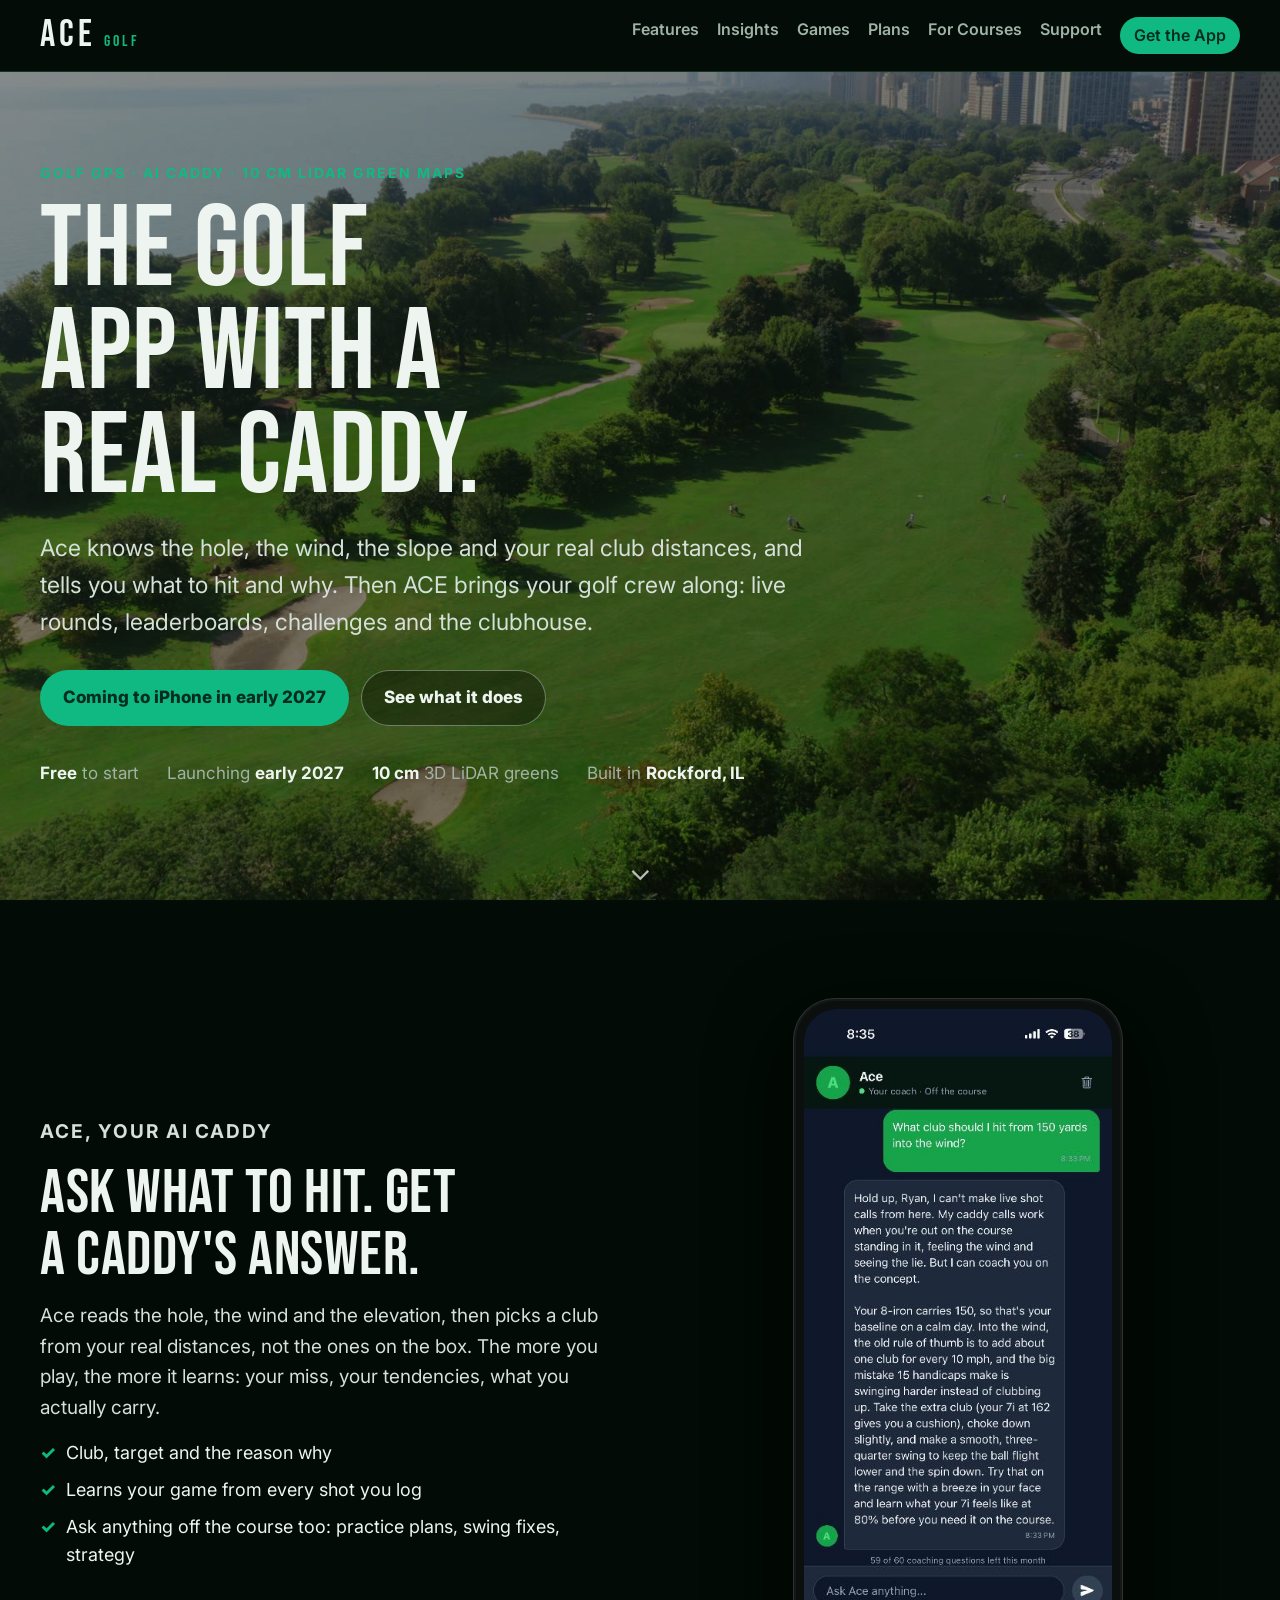
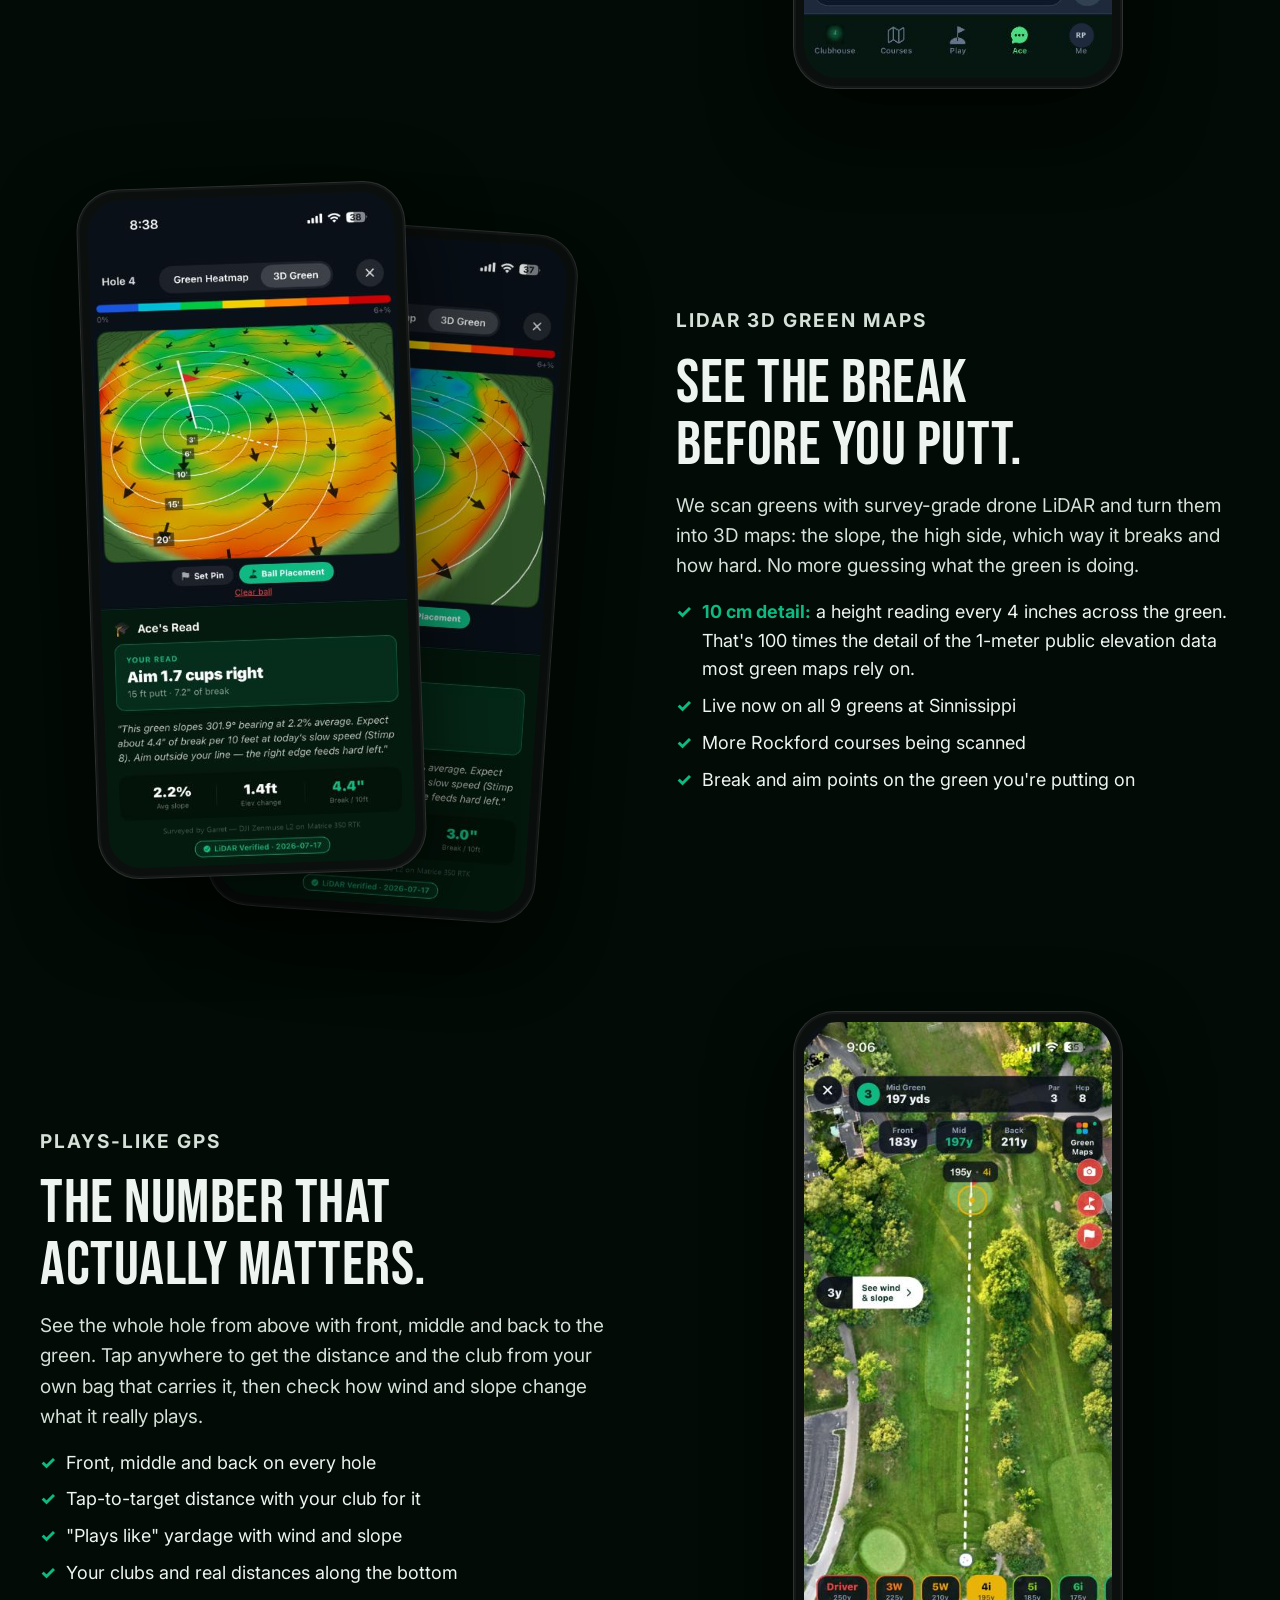
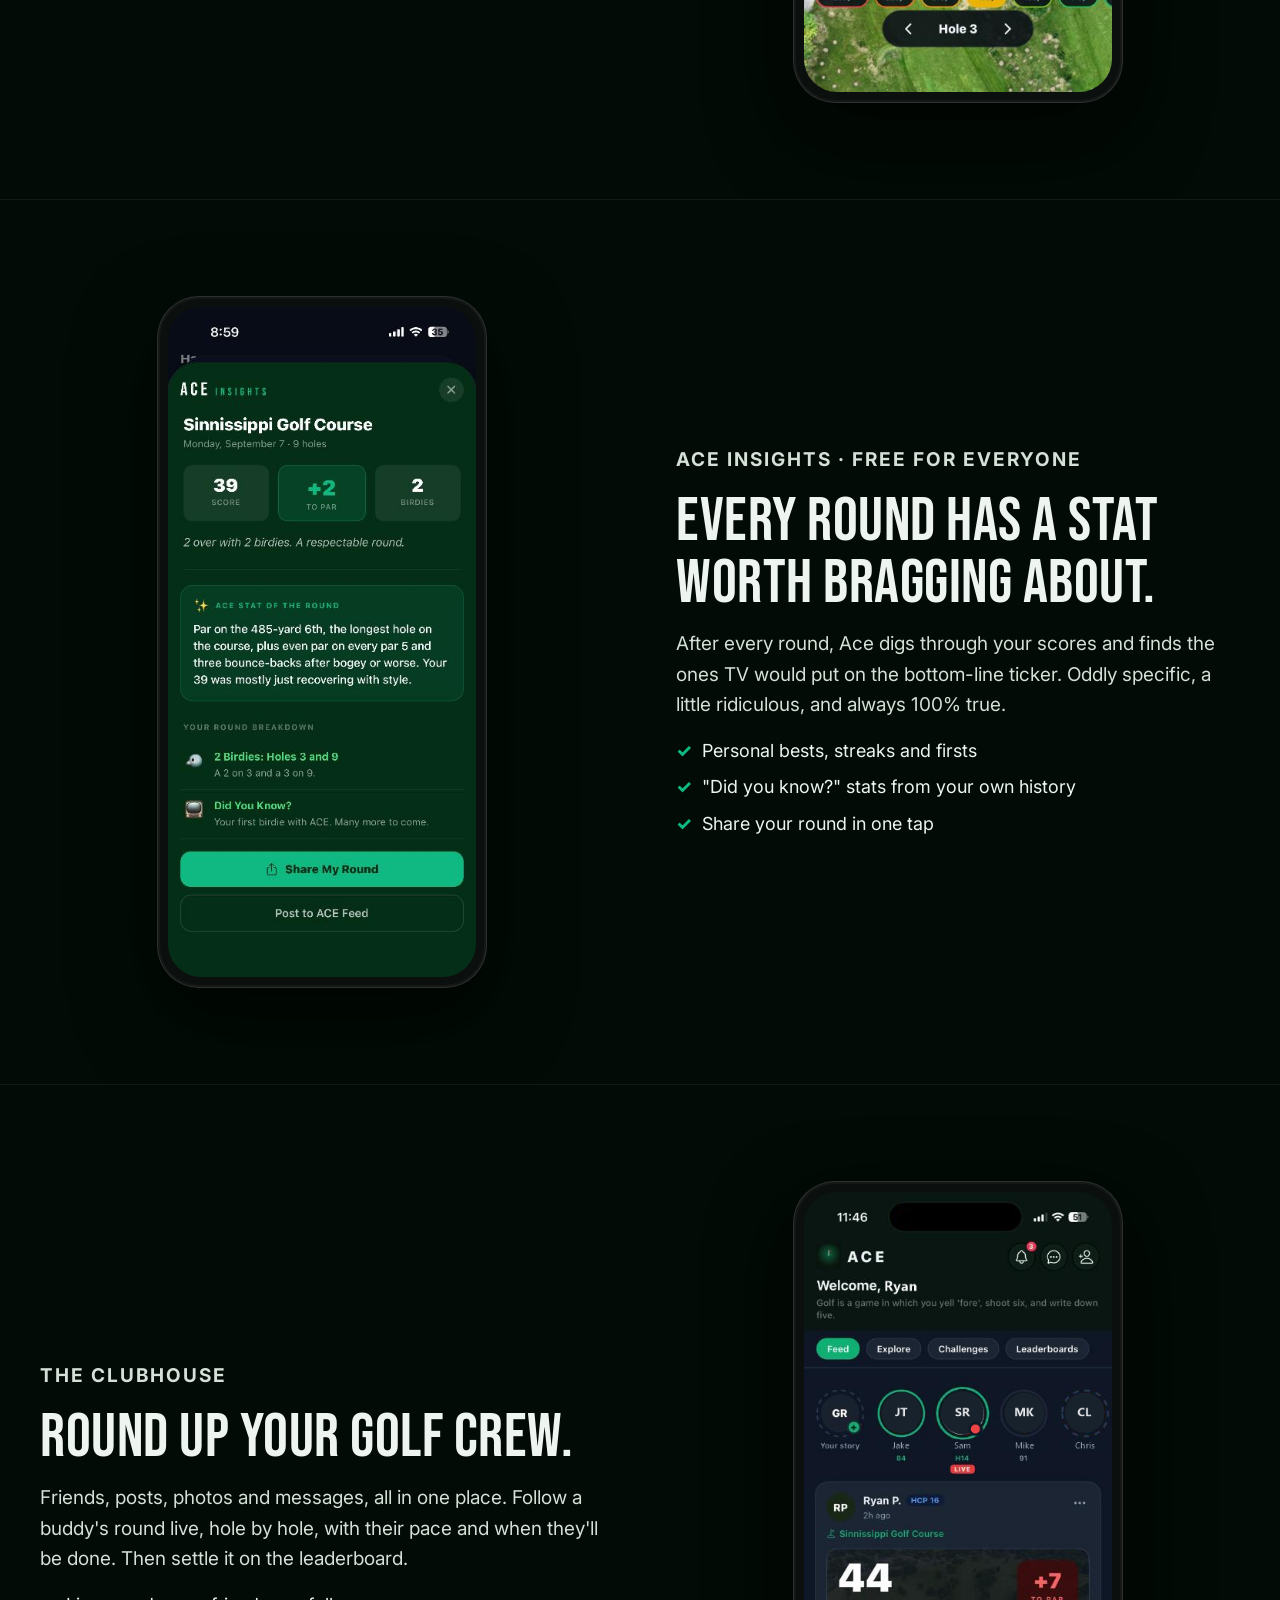
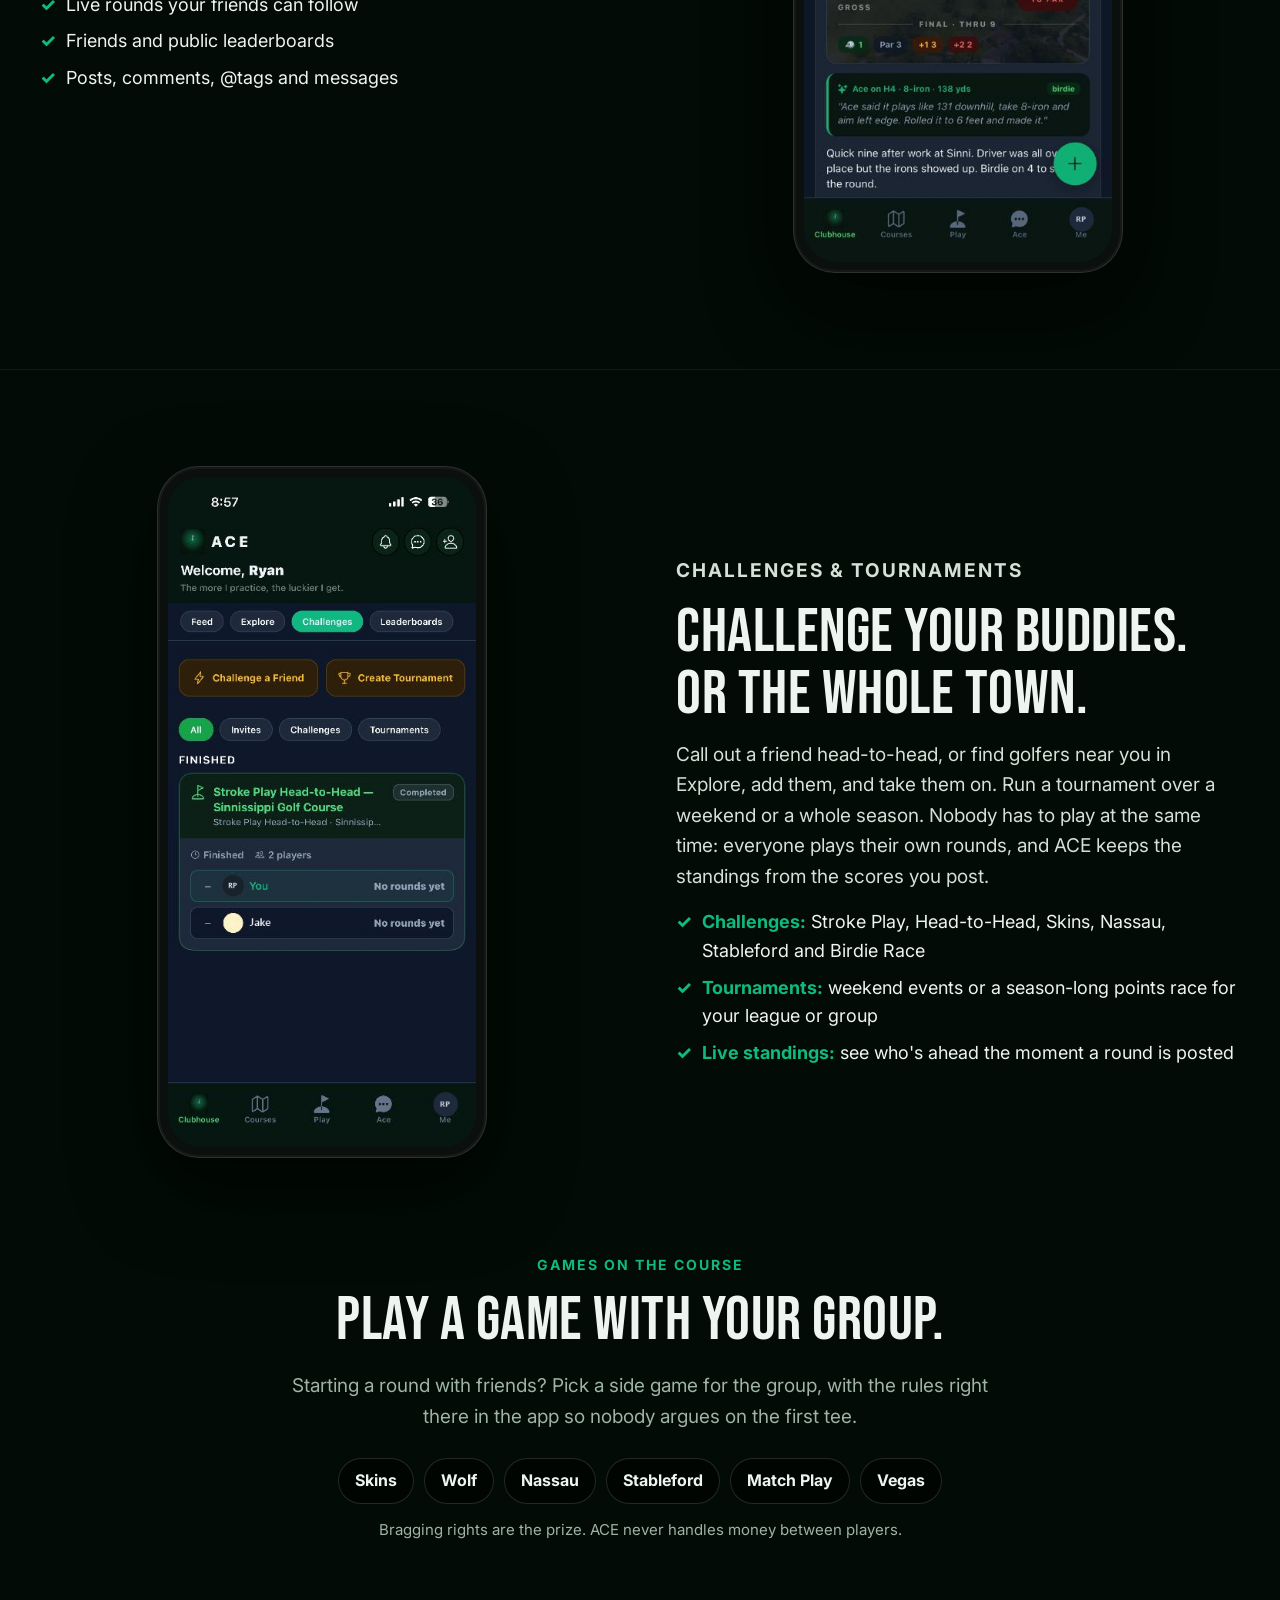
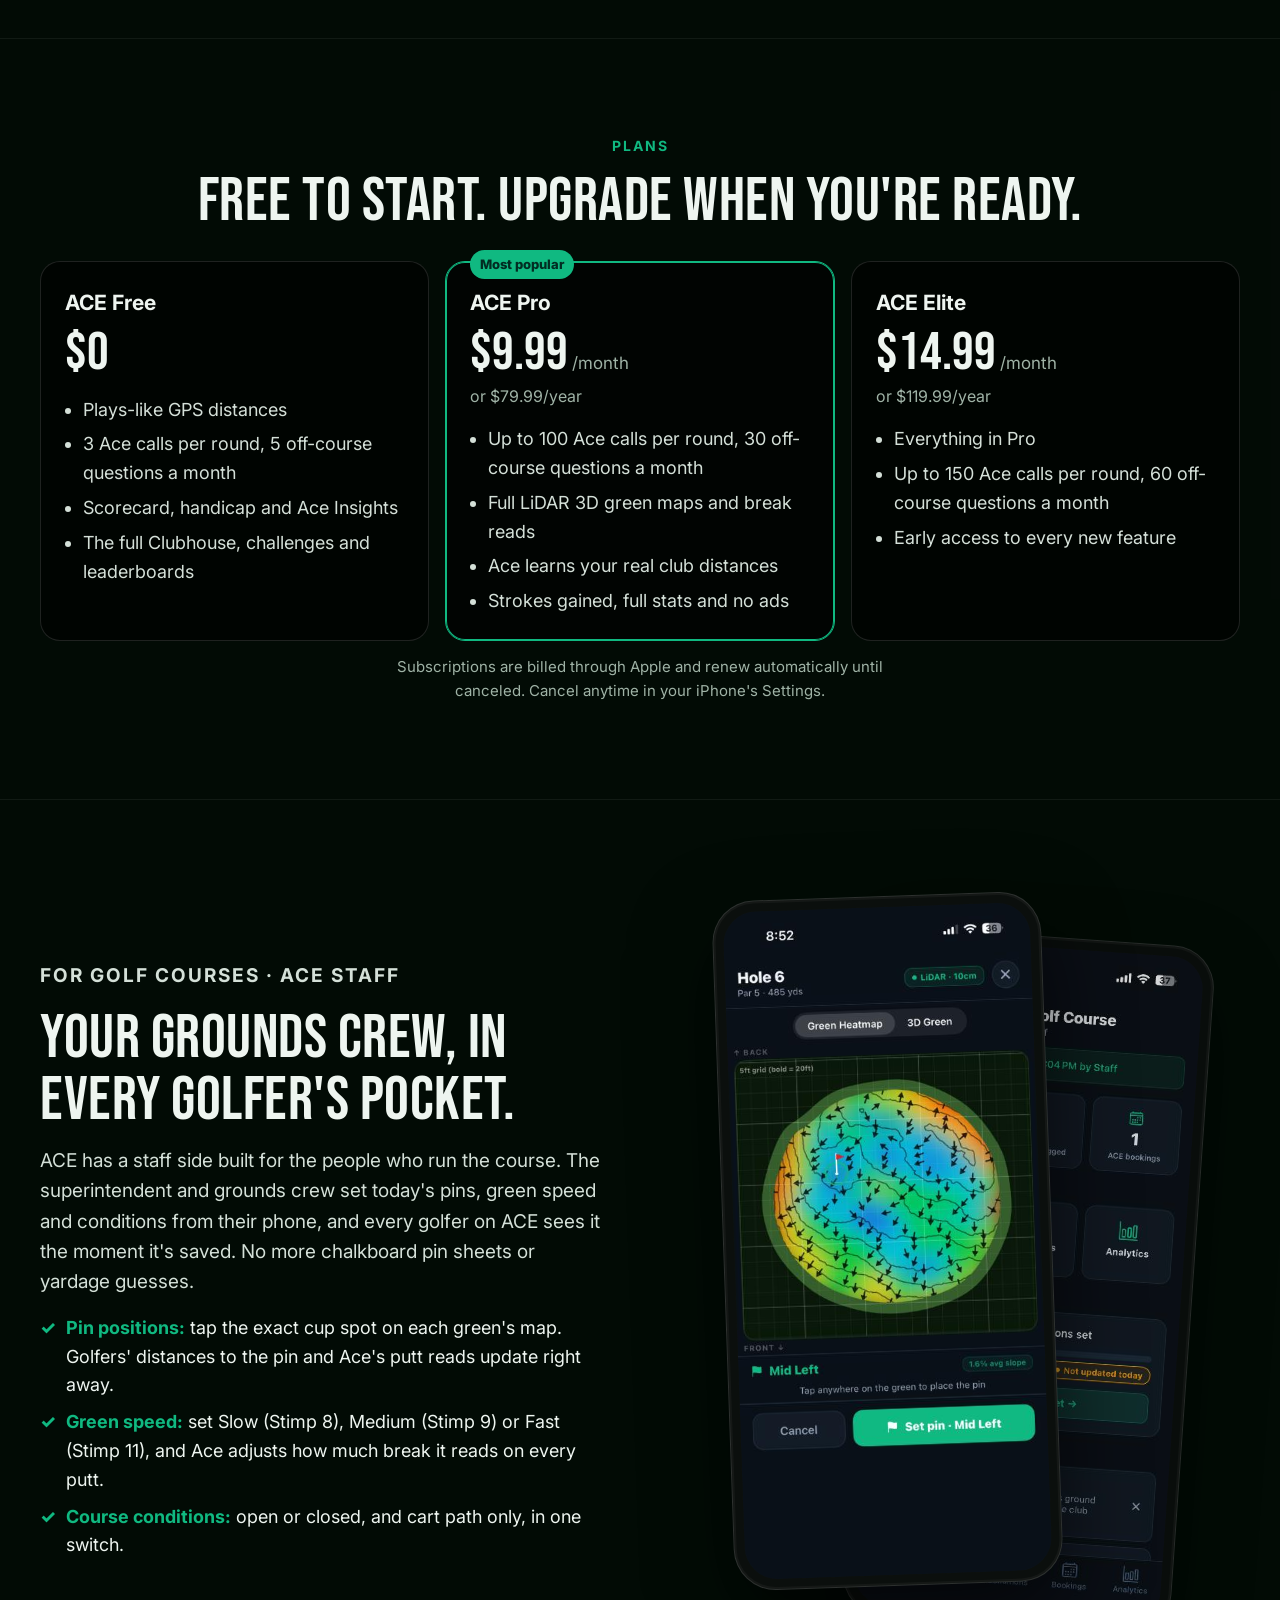
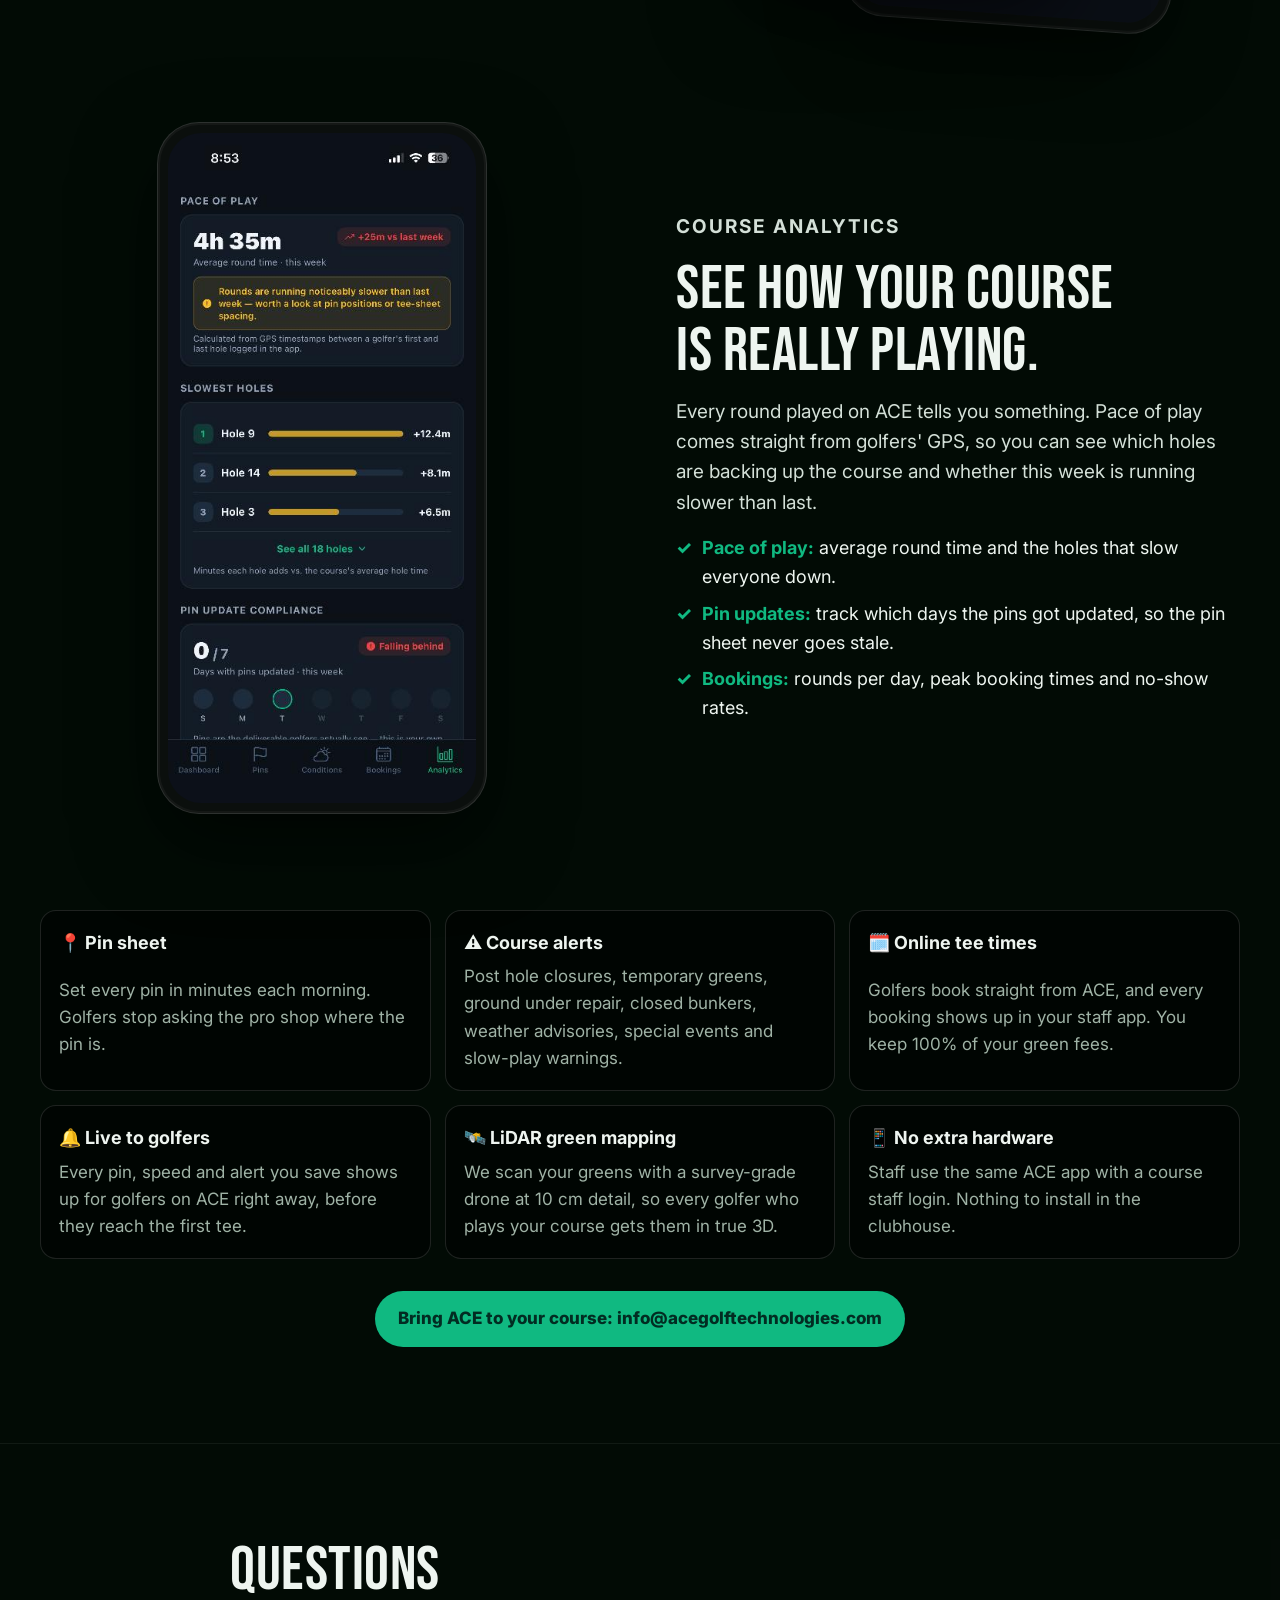
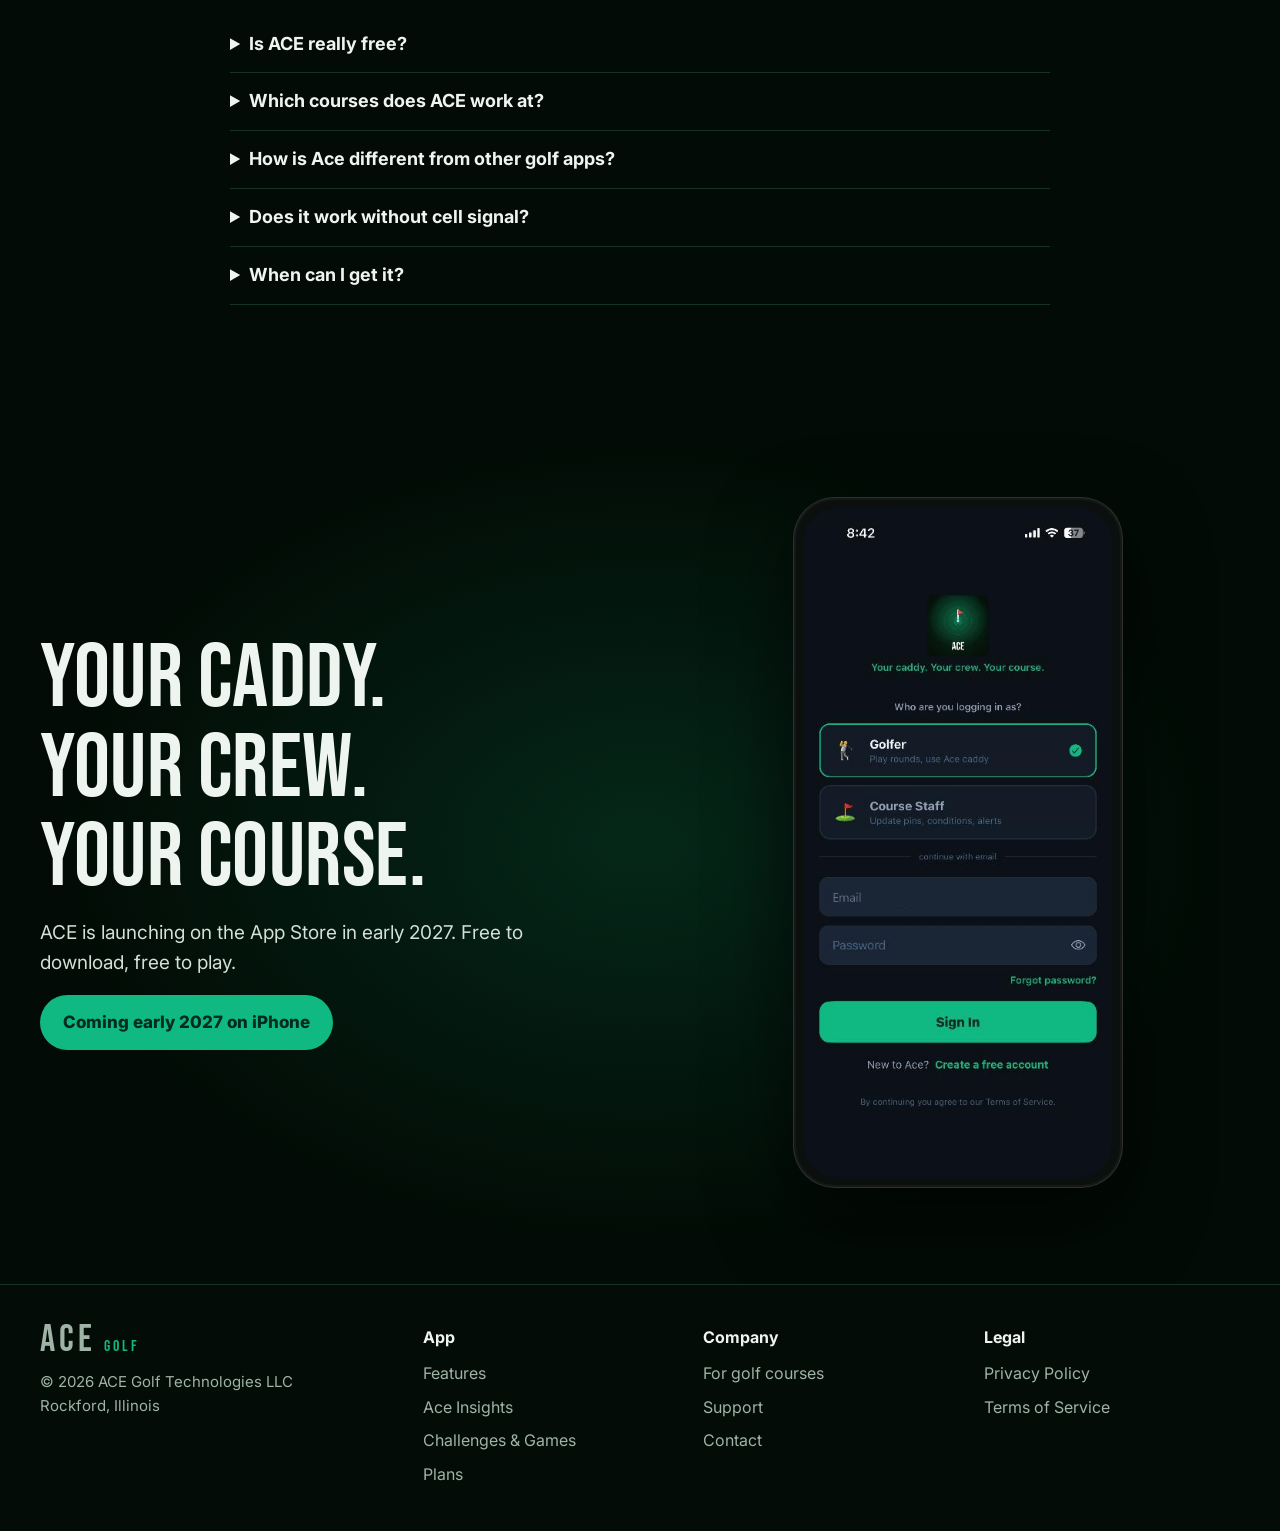
==== index.html @ e1cf5d85 "ACE Golf website: home, privacy, terms, support Full-width layout over the course flyover, real app " ====
<!doctype html>
<html lang="en">
<head>
  <meta charset="utf-8">
  <meta name="viewport" content="width=device-width, initial-scale=1, viewport-fit=cover">
  <title>ACE Golf — The golf app with a real caddy</title>
  <meta name="description" content="ACE is the golf app with an AI caddy, 10 cm LiDAR 3D green maps, plays-like GPS distances, scoring, stats, Ace Insights and a clubhouse for your golf crew. Built in Rockford, Illinois.">
  <link rel="preconnect" href="https://fonts.googleapis.com">
  <link rel="preconnect" href="https://fonts.gstatic.com" crossorigin>
  <link rel="stylesheet" href="https://fonts.googleapis.com/css2?family=Bebas+Neue&family=Inter:wght@400;600;700;800&display=swap">
  <link rel="stylesheet" href="styles.css">
  <link rel="icon" type="image/png" href="/media/favicon.png">
  <link rel="apple-touch-icon" href="/media/apple-touch-icon.png">
  <meta name="theme-color" content="#030c06">
  <link rel="canonical" href="https://acegolftechnologies.com/">
  <meta property="og:type" content="website">
  <meta property="og:site_name" content="ACE Golf">
  <meta property="og:title" content="ACE Golf: the golf app with a real caddy">
  <meta property="og:description" content="An AI caddy, 10 cm LiDAR 3D green maps, plays-like GPS, Ace Insights, challenges and a clubhouse for your golf crew. Built in Rockford, Illinois.">
  <meta property="og:url" content="https://acegolftechnologies.com/">
  <meta property="og:image" content="https://acegolftechnologies.com/media/og-image.jpg">
  <meta property="og:image:width" content="1200">
  <meta property="og:image:height" content="630">
  <meta name="twitter:card" content="summary_large_image">
</head>
<body class="page-home">
  <header class="site-header">
    <div class="wrap">
      <a class="brand" href="index.html"><span class="brand-mark">ACE</span><span class="brand-sub">GOLF</span></a>
      <nav class="nav" aria-label="Main">
        <a href="#features">Features</a>
        <a href="#insights">Insights</a>
        <a href="#games">Games</a>
        <a href="#plans">Plans</a>
        <a href="#courses">For Courses</a>
        <a href="support.html">Support</a>
        <a class="nav-cta" href="#get">Get the App</a>
      </nav>
    </div>
  </header>

  <main>
    <!-- ── Hero: full-screen course flyover ─────────────── -->
    <section class="hero">
      <div class="hero-video" aria-hidden="true">
        <video autoplay muted loop playsinline preload="auto" poster="media/course-poster.jpg">
          <source src="media/course-flyover.mp4" type="video/mp4">
        </video>
      </div>
      <div class="wrap hero-inner">
      <p class="eyebrow">Golf GPS · AI caddy · 10 cm LiDAR green maps</p>
      <h1>The golf app with a real caddy.</h1>
      <p class="lede">Ace knows the hole, the wind, the slope and your real club distances, and tells you what to hit and why. Then ACE brings your golf crew along: live rounds, leaderboards, challenges and the clubhouse.</p>
      <div class="cta-row">
        <a class="btn btn-primary" href="#get">Coming to iPhone in early 2027</a>
        <a class="btn btn-ghost" href="#features">See what it does</a>
      </div>
      <ul class="proof" aria-label="ACE at a glance">
        <li><strong>Free</strong> to start</li>
        <li>Launching <strong>early 2027</strong></li>
        <li><strong>10 cm</strong> 3D LiDAR greens</li>
        <li>Built in <strong>Rockford, IL</strong></li>
      </ul>
      </div>
      <a class="scroll-hint" href="#features" aria-label="Scroll to features">⌄</a>
    </section>

    <!-- ── Feature rows ─────────────────────────────────── -->
    <section id="features" class="section">
    <div class="wrap rows">

      <div class="row">
        <div class="row-text">
          <p class="eyebrow">Ace, your AI caddy</p>
          <h2>Ask what to hit. Get a caddy's answer.</h2>
          <p>Ace reads the hole, the wind and the elevation, then picks a club from your real distances, not the ones on the box. The more you play, the more it learns: your miss, your tendencies, what you actually carry.</p>
          <ul class="ticks"><li>Club, target and the reason why</li><li>Learns your game from every shot you log</li><li>Ask anything off the course too: practice plans, swing fixes, strategy</li></ul>
        </div>
        <div class="phone shot">
          <img src="media/screens/ace-chat.png" width="400" height="870" loading="lazy" alt="Ace chat in the ACE app: a golfer asks what club to hit from 150 yards into the wind, and Ace explains clubbing up from their 8-iron to their 7-iron.">
        </div>
      </div>

      <div class="row flip">
        <div class="row-text">
          <p class="eyebrow">LiDAR 3D green maps</p>
          <h2>See the break before you putt.</h2>
          <p>We scan greens with survey-grade drone LiDAR and turn them into 3D maps: the slope, the high side, which way it breaks and how hard. No more guessing what the green is doing.</p>
          <ul class="ticks"><li><b>10 cm detail:</b> a height reading every 4 inches across the green. That's 100 times the detail of the 1-meter public elevation data most green maps rely on.</li><li>Live now on all 9 greens at Sinnissippi</li><li>More Rockford courses being scanned</li><li>Break and aim points on the green you're putting on</li></ul>
        </div>
        <div class="phone-pair">
          <div class="phone shot back">
            <img src="media/screens/green-hole8.png" width="400" height="870" loading="lazy" alt="LiDAR 3D green map of Sinnissippi hole 8, with Ace's read: aim half a cup left on an 18-foot putt.">
          </div>
          <div class="phone shot front">
            <img src="media/screens/green-hole4.png" width="400" height="870" loading="lazy" alt="LiDAR 3D green map of Sinnissippi hole 4 showing slope colors and break arrows, with Ace's read: aim 1.7 cups right on a 15-foot putt.">
          </div>
        </div>
      </div>

      <div class="row">
        <div class="row-text">
          <p class="eyebrow">Plays-like GPS</p>
          <h2>The number that actually matters.</h2>
          <p>See the whole hole from above with front, middle and back to the green. Tap anywhere to get the distance and the club from your own bag that carries it, then check how wind and slope change what it really plays.</p>
          <ul class="ticks"><li>Front, middle and back on every hole</li><li>Tap-to-target distance with your club for it</li><li>"Plays like" yardage with wind and slope</li><li>Your clubs and real distances along the bottom</li></ul>
        </div>
        <div class="phone shot">
          <img src="media/screens/hole-gps.png" width="400" height="870" loading="lazy" alt="ACE GPS on hole 3, a 197-yard par 3, shown from above with front, middle and back yardages, a target at 195 yards marked 4-iron, and the golfer's clubs with their distances.">
        </div>
      </div>
    </div>
    </section>

    <!-- ── Insights ─────────────────────────────────────── -->
    <section id="insights" class="section alt">
      <div class="wrap row flip">
        <div class="row-text">
          <p class="eyebrow">Ace Insights · free for everyone</p>
          <h2>Every round has a stat worth bragging about.</h2>
          <p>After every round, Ace digs through your scores and finds the ones TV would put on the bottom-line ticker. Oddly specific, a little ridiculous, and always 100% true.</p>
          <ul class="ticks"><li>Personal bests, streaks and firsts</li><li>"Did you know?" stats from your own history</li><li>Share your round in one tap</li></ul>
        </div>
        <div class="phone shot">
          <img src="media/screens/insights.png" width="400" height="870" loading="lazy" alt="Ace Insights after a 9-hole round at Sinnissippi: a 39, two over par with two birdies, and the Ace stat of the round about parring the 485-yard 6th.">
        </div>
      </div>
    </section>

    <!-- ── Clubhouse ────────────────────────────────────── -->
    <section class="section">
      <div class="wrap row">
        <div class="row-text">
          <p class="eyebrow">The Clubhouse</p>
          <h2>Round up your golf crew.</h2>
          <p>Friends, posts, photos and messages, all in one place. Follow a buddy's round live, hole by hole, with their pace and when they'll be done. Then settle it on the leaderboard.</p>
          <ul class="ticks"><li>Live rounds your friends can follow</li><li>Friends and public leaderboards</li><li>Posts, comments, @tags and messages</li></ul>
        </div>
        <div class="phone shot">
          <img src="media/screens/clubhouse.png" width="400" height="870" loading="lazy" alt="The ACE Clubhouse feed: friends' stories along the top with one golfer live on hole 14, and a posted 9-hole round of 44 at Sinnissippi with the Ace call that led to a birdie.">
        </div>
      </div>
    </section>

    <!-- ── Games ────────────────────────────────────────── -->
    <section id="games" class="section alt">
    <div class="wrap rows">
      <div class="row flip">
        <div class="row-text">
          <p class="eyebrow">Challenges &amp; tournaments</p>
          <h2>Challenge your buddies. Or the whole town.</h2>
          <p>Call out a friend head-to-head, or find golfers near you in Explore, add them, and take them on. Run a tournament over a weekend or a whole season. Nobody has to play at the same time: everyone plays their own rounds, and ACE keeps the standings from the scores you post.</p>
          <ul class="ticks">
            <li><b>Challenges:</b> Stroke Play, Head-to-Head, Skins, Nassau, Stableford and Birdie Race</li>
            <li><b>Tournaments:</b> weekend events or a season-long points race for your league or group</li>
            <li><b>Live standings:</b> see who's ahead the moment a round is posted</li>
          </ul>
        </div>
        <div class="phone shot">
          <img src="media/screens/challenges.png" width="400" height="870" loading="lazy" alt="The Challenges tab in the ACE Clubhouse, with buttons to challenge a friend or create a tournament, and a finished stroke play head-to-head at Sinnissippi Golf Course.">
        </div>
      </div>

      <div class="center-block games-block">
        <p class="eyebrow">Games on the course</p>
        <h2>Play a game with your group.</h2>
        <p class="lede narrow">Starting a round with friends? Pick a side game for the group, with the rules right there in the app so nobody argues on the first tee.</p>
        <ul class="games">
          <li>Skins</li><li>Wolf</li><li>Nassau</li><li>Stableford</li><li>Match Play</li><li>Vegas</li>
        </ul>
        <p class="fine">Bragging rights are the prize. ACE never handles money between players.</p>
      </div>
    </div>
    </section>

    <!-- ── Plans ────────────────────────────────────────── -->
    <section id="plans" class="section">
    <div class="wrap center-block">
      <p class="eyebrow">Plans</p>
      <h2>Free to start. Upgrade when you're ready.</h2>
      <div class="plans">
        <div class="plan">
          <h3>ACE Free</h3>
          <p class="price">$0</p>
          <ul>
            <li>Plays-like GPS distances</li>
            <li>3 Ace calls per round, 5 off-course questions a month</li>
            <li>Scorecard, handicap and Ace Insights</li>
            <li>The full Clubhouse, challenges and leaderboards</li>
          </ul>
        </div>
        <div class="plan featured">
          <span class="plan-badge">Most popular</span>
          <h3>ACE Pro</h3>
          <p class="price">$9.99<span>/month</span></p>
          <p class="price-alt">or $79.99/year</p>
          <ul>
            <li>Up to 100 Ace calls per round, 30 off-course questions a month</li>
            <li>Full LiDAR 3D green maps and break reads</li>
            <li>Ace learns your real club distances</li>
            <li>Strokes gained, full stats and no ads</li>
          </ul>
        </div>
        <div class="plan">
          <h3>ACE Elite</h3>
          <p class="price">$14.99<span>/month</span></p>
          <p class="price-alt">or $119.99/year</p>
          <ul>
            <li>Everything in Pro</li>
            <li>Up to 150 Ace calls per round, 60 off-course questions a month</li>
            <li>Early access to every new feature</li>
          </ul>
        </div>
      </div>
      <p class="fine">Subscriptions are billed through Apple and renew automatically until canceled. Cancel anytime in your iPhone's Settings.</p>
    </div>
    </section>

    <!-- ── For courses ──────────────────────────────────── -->
    <section id="courses" class="section alt">
    <div class="wrap rows">
      <div class="row">
        <div class="row-text">
          <p class="eyebrow">For golf courses · ACE Staff</p>
          <h2>Your grounds crew, in every golfer's pocket.</h2>
          <p>ACE has a staff side built for the people who run the course. The superintendent and grounds crew set today's pins, green speed and conditions from their phone, and every golfer on ACE sees it the moment it's saved. No more chalkboard pin sheets or yardage guesses.</p>
          <ul class="ticks">
            <li><b>Pin positions:</b> tap the exact cup spot on each green's map. Golfers' distances to the pin and Ace's putt reads update right away.</li>
            <li><b>Green speed:</b> set Slow (Stimp 8), Medium (Stimp 9) or Fast (Stimp 11), and Ace adjusts how much break it reads on every putt.</li>
            <li><b>Course conditions:</b> open or closed, and cart path only, in one switch.</li>
          </ul>
        </div>
        <div class="phone-pair">
          <div class="phone shot back">
            <img src="media/screens/staff-dashboard.png" width="400" height="870" loading="lazy" alt="The ACE staff dashboard for Sinnissippi Golf Course, with quick actions for pins, conditions and analytics, pin sheet progress and active course alerts.">
          </div>
          <div class="phone shot front">
            <img src="media/screens/staff-pin.png" width="400" height="870" loading="lazy" alt="Setting the pin on hole 6 in the ACE staff app: the LiDAR green heatmap with slope arrows, a flag placed mid left, and a Set pin button.">
          </div>
        </div>
      </div>

      <div class="row flip">
        <div class="row-text">
          <p class="eyebrow">Course analytics</p>
          <h2>See how your course is really playing.</h2>
          <p>Every round played on ACE tells you something. Pace of play comes straight from golfers' GPS, so you can see which holes are backing up the course and whether this week is running slower than last.</p>
          <ul class="ticks">
            <li><b>Pace of play:</b> average round time and the holes that slow everyone down.</li>
            <li><b>Pin updates:</b> track which days the pins got updated, so the pin sheet never goes stale.</li>
            <li><b>Bookings:</b> rounds per day, peak booking times and no-show rates.</li>
          </ul>
        </div>
        <div class="phone shot">
          <img src="media/screens/staff-analytics.png" width="400" height="870" loading="lazy" alt="ACE staff analytics showing average pace of play, the slowest holes, and pin update compliance for the week.">
        </div>
      </div>

      <div class="staff-more">
      <div class="course-grid">
        <div class="mini-card"><b>📍 Pin sheet</b><span>Set every pin in minutes each morning. Golfers stop asking the pro shop where the pin is.</span></div>
        <div class="mini-card"><b>⚠️ Course alerts</b><span>Post hole closures, temporary greens, ground under repair, closed bunkers, weather advisories, special events and slow-play warnings.</span></div>
        <div class="mini-card"><b>🗓️ Online tee times</b><span>Golfers book straight from ACE, and every booking shows up in your staff app. You keep 100% of your green fees.</span></div>
        <div class="mini-card"><b>🔔 Live to golfers</b><span>Every pin, speed and alert you save shows up for golfers on ACE right away, before they reach the first tee.</span></div>
        <div class="mini-card"><b>🛰️ LiDAR green mapping</b><span>We scan your greens with a survey-grade drone at 10 cm detail, so every golfer who plays your course gets them in true 3D.</span></div>
        <div class="mini-card"><b>📱 No extra hardware</b><span>Staff use the same ACE app with a course staff login. Nothing to install in the clubhouse.</span></div>
      </div>
      <div class="center-cta">
        <a class="btn btn-primary" href="mailto:info@acegolftechnologies.com">Bring ACE to your course: info@acegolftechnologies.com</a>
      </div>
      </div>
    </div>
    </section>

    <!-- ── FAQ ──────────────────────────────────────────── -->
    <section class="section">
    <div class="wrap faq">
      <h2>Questions</h2>
      <details><summary>Is ACE really free?</summary><p>Yes. GPS distances, scoring, handicap tracking, Ace Insights, the Clubhouse, challenges and a few Ace calls every round are free. Pro and Elite add more Ace, full 3D green maps and deeper stats.</p></details>
      <details><summary>Which courses does ACE work at?</summary><p>ACE launches in early 2027, and we're building out course coverage across the U.S. for launch. LiDAR 3D greens are already live at Sinnissippi in Rockford, Illinois, with more courses being scanned.</p></details>
      <details><summary>How is Ace different from other golf apps?</summary><p>Most apps give you a number. Ace gives you a decision: the club, the target and the reason, based on the elevation, the wind and the distances you actually hit, and it keeps learning your game.</p></details>
      <details><summary>Does it work without cell signal?</summary><p>Your round, scores and shots save on your phone as you play and back up to your account when you're back in signal.</p></details>
      <details><summary>When can I get it?</summary><p>ACE is launching on the App Store for iPhone in early 2027. Email <a href="mailto:info@acegolftechnologies.com">info@acegolftechnologies.com</a> if you'd like to hear when it's out.</p></details>
    </div>
    </section>

    <!-- ── Final CTA ────────────────────────────────────── -->
    <section id="get" class="section final">
    <div class="wrap row final-cta">
      <div class="row-text">
        <h2>Your caddy. Your crew. Your course.</h2>
        <p class="lede">ACE is launching on the App Store in early 2027. Free to download, free to play.</p>
        <span class="btn btn-primary btn-static">Coming early 2027 on iPhone</span>
      </div>
      <div class="phone shot">
        <img src="media/screens/login.png" width="400" height="870" loading="lazy" alt="The ACE app sign-in screen with the tagline: Your caddy. Your crew. Your course.">
      </div>
    </div>
    </section>
  </main>

  <footer class="site-footer">
    <div class="wrap footer-cols">
      <div>
        <a class="brand" href="index.html"><span class="brand-mark">ACE</span><span class="brand-sub">GOLF</span></a>
        <p class="foot-note">© 2026 ACE Golf Technologies LLC<br>Rockford, Illinois</p>
      </div>
      <div>
        <h4>App</h4>
        <a href="#features">Features</a>
        <a href="#insights">Ace Insights</a>
        <a href="#games">Challenges &amp; Games</a>
        <a href="#plans">Plans</a>
      </div>
      <div>
        <h4>Company</h4>
        <a href="#courses">For golf courses</a>
        <a href="support.html">Support</a>
        <a href="mailto:info@acegolftechnologies.com">Contact</a>
      </div>
      <div>
        <h4>Legal</h4>
        <a href="privacy.html">Privacy Policy</a>
        <a href="terms.html">Terms of Service</a>
      </div>
    </div>
  </footer>
  <button class="to-top" type="button" aria-label="Back to top" hidden>↑</button>
  <script>
    (function () {
      var btn = document.querySelector('.to-top');
      var onScroll = function () { btn.hidden = window.scrollY < 600; };
      window.addEventListener('scroll', onScroll, { passive: true });
      onScroll();
      btn.addEventListener('click', function () {
        var reduce = window.matchMedia('(prefers-reduced-motion: reduce)').matches;
        window.scrollTo({ top: 0, behavior: reduce ? 'auto' : 'smooth' });
      });
    })();
  </script>
</body>
</html>
---- styles.css ----
:root {
  --bg: #030c06;
  --bg-raised: #0a1a10;
  --line: #163223;
  --ink: #eef5f0;
  --muted: #9fb3a6;
  --green: #10b981;
  --green-soft: rgba(16, 185, 129, 0.12);
  --font-display: "Bebas Neue", "Arial Narrow", Impact, sans-serif;
  --font-body: "Inter", system-ui, -apple-system, "Segoe UI", Roboto, sans-serif;
}

* { box-sizing: border-box; }
html { -webkit-text-size-adjust: 100%; background: var(--bg); }
main { flex: 1; }
body {
  margin: 0;
  background: var(--bg);
  min-height: 100vh;
  display: flex;
  flex-direction: column;
  color: var(--ink);
  font-family: var(--font-body);
  font-size: 18px;
  line-height: 1.6;
}
a { color: var(--green); }
a:hover { text-decoration: none; }

.wrap {
  max-width: 1240px;
  margin: 0 auto;
  padding-left: max(20px, env(safe-area-inset-left, 0px));
  padding-right: max(20px, env(safe-area-inset-right, 0px));
}

/* Header and footer are solid. */
.site-header, .site-footer { position: relative; z-index: 2; background: var(--bg); }

/* Full-width section bands, tinted glass over the moving course, alternating tones edge to edge. */
.section { position: relative; z-index: 1; width: 100%; background: rgba(3,12,6,0.74); }
.section.alt { background: rgba(3,12,6,0.6); border-top: 1px solid rgba(255,255,255,0.06); border-bottom: 1px solid rgba(255,255,255,0.06); }
.section.final { background: radial-gradient(ellipse at center, rgba(16,185,129,0.16), transparent 65%), rgba(3,12,6,0.7); }

/* The course flyover stays fixed behind the whole page; the hero shows it clearest. */
.hero {
  position: relative; z-index: 1;
  min-height: calc(100vh - 70px); min-height: calc(100svh - 70px);
  display: flex; align-items: center;
  padding-block: 72px 96px;
  background: linear-gradient(90deg, rgba(3,12,6,0.6) 0%, rgba(3,12,6,0.2) 55%, rgba(3,12,6,0) 100%);
}
.hero-video { position: fixed; inset: 0; z-index: 0; background: var(--bg); }
.hero-video video { width: 100%; height: 100%; object-fit: cover; display: block; }
.hero-video::after { content: ""; position: absolute; inset: 0; background: rgba(3,12,6,0.4); }
.hero-inner { position: relative; z-index: 1; width: 100%; }
.scroll-hint {
  position: absolute; z-index: 1; left: 50%; bottom: 18px; transform: translateX(-50%);
  color: rgba(255,255,255,0.7); text-decoration: none; font-size: 30px; line-height: 1;
  animation: bob 2.2s ease-in-out infinite;
}
@keyframes bob { 0%, 100% { transform: translate(-50%, 0); } 50% { transform: translate(-50%, 6px); } }
@media (prefers-reduced-motion: reduce) {
  .hero-video video { display: none; }
  .hero-video { background: url("media/course-poster.jpg") center / cover; }
  .scroll-hint { animation: none; }
}

/* Header */
.site-header { border-bottom: 1px solid var(--line); }
.site-header .wrap { display: flex; align-items: center; justify-content: space-between; gap: 16px; padding-block: 16px; flex-wrap: wrap; }
.brand { display: flex; align-items: baseline; gap: 8px; text-decoration: none; color: var(--ink); }
.brand-mark { font-family: var(--font-display); font-size: 38px; letter-spacing: 4px; line-height: 1; }
.brand-sub { font-family: var(--font-display); font-size: 16px; letter-spacing: 3px; color: var(--green); }
.nav { display: flex; gap: 18px; flex-wrap: wrap; }
.nav a { color: var(--muted); text-decoration: none; font-size: 16px; font-weight: 600; }
.nav a:hover, .nav a[aria-current="page"] { color: var(--ink); }

/* Home */
.eyebrow { font-size: 14px; letter-spacing: 2px; text-transform: uppercase; color: var(--green); font-weight: 700; margin: 0 0 14px; }
.hero h1 { font-family: var(--font-display); font-weight: 400; font-size: clamp(60px, 9vw, 132px); line-height: 0.9; letter-spacing: 1px; margin: 0 0 20px; text-wrap: balance; max-width: 14ch; }
.hero p.lede { font-size: clamp(19px, 1.8vw, 24px); color: #d4e0d8; max-width: 56ch; margin: 0 0 30px; }
.badge {
  display: inline-flex; align-items: center; gap: 8px;
  border: 1px solid var(--green); color: var(--green); background: rgba(0,0,0,0.55);
  border-radius: 999px; padding: 8px 16px; font-weight: 700; font-size: 16px;
}
.features { display: grid; grid-template-columns: repeat(auto-fit, minmax(250px, 1fr)); gap: 14px; padding-block: 8px 64px; }
.feature {
  background: rgba(0,0,0,0.62); border: 1px solid rgba(255,255,255,0.1); border-radius: 16px; padding: 20px;
  -webkit-backdrop-filter: blur(6px); backdrop-filter: blur(6px);
}
.feature h2 { font-size: 19px; margin: 0 0 6px; }
.feature p { margin: 0; color: var(--muted); font-size: 17px; }
.feature .icon { font-size: 22px; margin-bottom: 8px; display: block; }

/* ── Home page sections ─────────────────────────────────────────────── */
.nav-cta { background: var(--green); color: #022c22 !important; padding: 6px 14px; border-radius: 999px; }
.nav-cta:hover { filter: brightness(1.08); }

.cta-row { display: flex; gap: 12px; flex-wrap: wrap; margin-bottom: 34px; }
.btn {
  display: inline-flex; align-items: center; justify-content: center; gap: 8px;
  padding: 13px 22px; border-radius: 999px; font-weight: 800; font-size: 17px;
  text-decoration: none; border: 1px solid transparent; text-align: center;
}
.btn-primary { background: var(--green); color: #022c22; }
.btn-primary:hover { filter: brightness(1.08); }
.btn-ghost { border-color: rgba(255,255,255,0.35); color: var(--ink); background: rgba(0,0,0,0.35); }
.btn-ghost:hover { border-color: var(--ink); }
.btn-static { cursor: default; }

.proof { list-style: none; padding: 0; margin: 0; display: flex; flex-wrap: wrap; gap: 10px 28px; color: var(--muted); font-size: 17px; }
.proof strong { color: var(--ink); }

.rows { display: grid; gap: 96px; padding-block: 96px; }
.row { display: grid; grid-template-columns: 1fr 1fr; gap: 72px; align-items: center; }
.section > .row.wrap { padding-block: 96px; }
.row-text p { font-size: 19px; }
.row.flip .row-text { order: 2; }
.row-text { min-width: 0; }
.row-text h2, .center-block h2, .courses-block h2, .faq h2, .final-cta h2 {
  font-family: var(--font-display); font-weight: 400; letter-spacing: 0.5px; line-height: 1;
  font-size: clamp(40px, 6vw, 62px); margin: 0 0 14px; text-wrap: balance;
}
.row-text p { color: #d4e0d8; margin: 0 0 16px; max-width: 54ch; }
.ticks { list-style: none; padding: 0; margin: 0; display: grid; gap: 8px; }
.ticks li { padding-left: 26px; position: relative; color: var(--ink); }
.ticks li::before { content: "✓"; position: absolute; left: 0; color: var(--green); font-weight: 800; }

/* Phone mockups (stand-ins until real screenshots) */
.phone {
  justify-self: center; width: min(330px, 100%); aspect-ratio: 9 / 18.5; max-width: 100%;
  border-radius: 42px; padding: 10px; background: #0b0f0d;
  border: 1px solid rgba(255,255,255,0.14);
  box-shadow: 0 30px 80px rgba(0,0,0,0.6), inset 0 0 0 2px rgba(255,255,255,0.04);
}
.screen {
  height: 100%; border-radius: 33px; background: #0c1017; overflow: hidden;
  padding: 26px 14px 14px; display: flex; flex-direction: column; gap: 10px; font-size: 13px;
}
.s-top { color: var(--muted); font-size: 11px; font-weight: 700; letter-spacing: 0.6px; text-transform: uppercase; text-align: center; padding-bottom: 6px; border-bottom: 1px solid rgba(255,255,255,0.06); }
.bubble { border-radius: 16px; padding: 10px 12px; line-height: 1.45; }
.bubble.me { background: #047857; color: #fff; align-self: flex-end; max-width: 85%; border-bottom-right-radius: 4px; }
.bubble.ace { background: #131c26; border: 1px solid #1e2d3d; color: #e5ece8; border-bottom-left-radius: 4px; }
.ace-tag { display: block; font-family: var(--font-display); letter-spacing: 2px; color: var(--green); font-size: 13px; margin-bottom: 2px; }
.chip-row { display: flex; flex-wrap: wrap; gap: 6px; margin-top: auto; }
.mini-chip { font-size: 11px; font-weight: 700; padding: 5px 9px; border-radius: 999px; background: rgba(16,185,129,0.12); color: #6ee7b7; border: 1px solid rgba(16,185,129,0.3); }

.green-map {
  flex: 1; border-radius: 50% 46% 52% 48%; position: relative; margin: 6px 4px;
  background:
    radial-gradient(circle at 30% 30%, #f97316 0 8%, transparent 26%),
    radial-gradient(circle at 70% 65%, #2563eb 0 10%, transparent 30%),
    radial-gradient(circle at 45% 55%, #eab308 0 12%, transparent 34%),
    radial-gradient(circle at 60% 40%, #22c55e 0 20%, transparent 50%),
    #16a34a;
  opacity: 0.9; box-shadow: inset 0 0 40px rgba(0,0,0,0.45);
}
.green-map .pin { position: absolute; top: 34%; left: 60%; font-size: 22px; }
.green-map .ball { position: absolute; bottom: 18%; left: 26%; color: #fff; font-size: 14px; text-shadow: 0 0 4px #000; }
.green-map .arrow { position: absolute; color: rgba(255,255,255,0.85); font-size: 22px; font-weight: 800; text-shadow: 0 1px 3px rgba(0,0,0,0.6); }
.a1 { top: 22%; left: 22%; } .a2 { top: 48%; left: 40%; } .a3 { top: 64%; left: 64%; }
.read { background: #131c26; border: 1px solid #1e2d3d; border-radius: 14px; padding: 10px 12px; display: grid; gap: 2px; }
.read span { color: var(--muted); font-size: 12px; }

.yardage { flex: 1; display: flex; flex-direction: column; align-items: center; justify-content: center; gap: 4px; }
.y-label { color: var(--green); font-weight: 800; letter-spacing: 1px; text-transform: uppercase; font-size: 12px; }
.y-big { font-family: var(--font-display); font-size: 110px; line-height: 0.9; }
.y-sub { color: var(--muted); font-size: 12px; }
.fcb { display: grid; grid-template-columns: repeat(3, 1fr); gap: 6px; }
.fcb div { background: #131c26; border: 1px solid #1e2d3d; border-radius: 12px; padding: 8px; text-align: center; display: grid; }
.fcb span { color: var(--muted); font-size: 10px; text-transform: uppercase; letter-spacing: 0.5px; }
.fcb b { font-size: 20px; }

.insights-screen { background: #052e16; }
.s-brand { font-family: var(--font-display); font-size: 22px; letter-spacing: 3px; }
.s-brand span { color: var(--green); font-size: 13px; }
.score-row { display: grid; grid-template-columns: repeat(3, 1fr); gap: 6px; }
.score-row div { background: rgba(255,255,255,0.07); border-radius: 10px; padding: 8px 4px; text-align: center; display: grid; }
.score-row .main { background: rgba(16,185,129,0.15); border: 1px solid rgba(16,185,129,0.3); }
.score-row b { font-size: 20px; } .score-row .main b { color: var(--green); }
.score-row span { font-size: 9px; color: rgba(255,255,255,0.45); text-transform: uppercase; letter-spacing: 0.5px; }
.stat-box { background: rgba(16,185,129,0.1); border: 1px solid rgba(16,185,129,0.25); border-radius: 12px; padding: 10px; line-height: 1.45; }
.stat-title { display: block; font-size: 9px; font-weight: 800; letter-spacing: 1.2px; color: var(--green); margin-bottom: 4px; }
.ins { font-size: 12px; color: rgba(255,255,255,0.7); padding-top: 6px; border-top: 1px solid rgba(255,255,255,0.06); }
.ins b { color: #4ade80; }

.stories { display: flex; gap: 10px; justify-content: center; }
.story { width: 46px; height: 46px; border-radius: 50%; display: grid; place-items: center; background: #1a2535; border: 2px solid rgba(255,255,255,0.15); font-weight: 800; font-size: 12px; position: relative; }
.story.live { border-color: var(--green); }
.story i { position: absolute; bottom: -8px; font-style: normal; font-size: 8px; font-weight: 800; background: #ef4444; padding: 1px 4px; border-radius: 4px; }
.feed-card { background: #131c26; border: 1px solid #1e2d3d; border-radius: 14px; padding: 10px 12px; display: grid; gap: 3px; }
.feed-card span { color: var(--muted); font-size: 12px; }

.center-block { text-align: center; padding-block: 96px; }
.courses-block { padding-block: 96px; }
.center-block .lede.narrow, .final-cta .lede.narrow { margin-left: auto; margin-right: auto; }
.lede.narrow { max-width: 60ch; color: var(--muted); font-size: 19px; }
.games { list-style: none; padding: 0; margin: 26px 0 14px; display: flex; flex-wrap: wrap; gap: 10px; justify-content: center; }
.games li { background: rgba(0,0,0,0.55); border: 1px solid rgba(255,255,255,0.14); border-radius: 999px; padding: 9px 16px; font-weight: 700; font-size: 16px; }
.fine { color: var(--muted); font-size: 15px; margin: 14px auto 0; max-width: 62ch; }

.plans { display: grid; grid-template-columns: repeat(auto-fit, minmax(240px, 1fr)); gap: 16px; margin-top: 28px; text-align: left; }
.plan { background: rgba(0,0,0,0.62); border: 1px solid rgba(255,255,255,0.12); border-radius: 20px; padding: 24px; position: relative; }
.plan.featured { border-color: var(--green); box-shadow: 0 0 0 1px var(--green) inset; }
.plan-badge { position: absolute; top: -12px; left: 24px; background: var(--green); color: #022c22; font-size: 13px; font-weight: 800; padding: 4px 10px; border-radius: 999px; }
.plan h3 { margin: 0 0 6px; font-size: 21px; }
.price { font-family: var(--font-display); font-size: 54px; line-height: 1; margin: 0; }
.price span { font-family: var(--font-body); font-size: 17px; color: var(--muted); margin-left: 4px; }
.price-alt { color: var(--muted); font-size: 16px; margin: 4px 0 0; }
.plan ul { padding-left: 18px; margin: 16px 0 0; color: #d4e0d8; display: grid; gap: 6px; }

.courses-block { text-align: center; }
.course-grid { display: grid; grid-template-columns: repeat(auto-fit, minmax(220px, 1fr)); gap: 14px; margin: 24px 0 28px; text-align: left; }
.mini-card { background: rgba(0,0,0,0.55); border: 1px solid rgba(255,255,255,0.12); border-radius: 16px; padding: 18px; display: grid; gap: 6px; }
.mini-card span { color: var(--muted); font-size: 17px; }

.faq { padding-block: 96px; max-width: 860px; }
.final-cta { padding-block: 96px; }

/* Floating back-to-top button, bottom right. */
.to-top {
  position: fixed; z-index: 20;
  right: calc(20px + env(safe-area-inset-right, 0px));
  bottom: calc(20px + env(safe-area-inset-bottom, 0px));
  width: 52px; height: 52px; border-radius: 50%;
  display: grid; place-items: center;
  background: var(--green); color: #022c22; border: 0; cursor: pointer;
  font: 800 24px/1 var(--font-body);
  box-shadow: 0 10px 30px rgba(0,0,0,0.5);
  transition: transform 0.15s ease, filter 0.15s ease;
}
.to-top:hover { transform: translateY(-2px); filter: brightness(1.08); }
.to-top:focus-visible { outline: 3px solid #fff; outline-offset: 3px; }
.to-top[hidden] { display: none; }

/* Staff side: feature grid under the screenshots. */
.staff-more .course-grid { margin: 0 0 32px; grid-template-columns: repeat(auto-fit, minmax(300px, 1fr)); }
.center-cta { text-align: center; }
.rows .games-block { padding-block: 0; }
.ticks li b { color: var(--green); }

/* Real app screenshots inside the phone frame. */
.phone.shot { aspect-ratio: auto; height: auto; }
.phone.shot img { display: block; width: 100%; height: auto; border-radius: 33px; }
.phone-pair { justify-self: center; display: grid; width: min(470px, 100%); padding-bottom: 40px; }
.phone-pair .phone { grid-area: 1 / 1; width: 70%; }
.phone-pair .back { justify-self: end; transform: translateY(40px) rotate(4deg); opacity: 0.85; }
.phone-pair .front { justify-self: start; z-index: 1; transform: rotate(-2deg); }
.final-cta h2 { font-size: clamp(48px, 7vw, 92px) !important; }

.footer-cols { display: grid !important; grid-template-columns: 1.4fr repeat(3, 1fr); gap: 24px; padding-block: 36px !important; }
.footer-cols h4 { color: var(--ink); font-size: 16px; margin: 4px 0 10px; }
.footer-cols a:not(.brand) { display: block; color: var(--muted); text-decoration: none; margin-bottom: 8px; font-size: 16px; }
.footer-cols a:not(.brand):hover { color: var(--ink); }
.foot-note { margin: 10px 0 0; font-size: 15px; }

@media (max-width: 860px) {
  .row { grid-template-columns: 1fr; gap: 36px; }
  .row.flip .row-text { order: 0; }
  .final-cta { text-align: center; }
  .phone.shot { width: min(300px, 100%); }
  .phone-pair .phone { width: 66%; }
  .rows { gap: 72px; padding-block: 64px; }
  .section > .row.wrap, .center-block, .courses-block, .faq { padding-block: 64px; }
  .hero { padding-block: 48px 80px; }
  .hero { background: linear-gradient(180deg, rgba(3,12,6,0.25) 0%, rgba(3,12,6,0.5) 100%); }
  .footer-cols { grid-template-columns: 1fr 1fr; }
  .nav { gap: 12px; align-items: center; }
  .page-home .nav a[href^="#"]:not(.nav-cta) { display: none; }
}

/* Documents */
.doc { padding-block: 48px 64px; max-width: 72ch; }
.doc h1 { font-family: var(--font-display); font-weight: 400; font-size: clamp(44px, 8vw, 68px); line-height: 1; letter-spacing: 1px; margin: 0 0 8px; }
.doc .updated { color: var(--muted); font-size: 16px; margin: 0 0 28px; }
.doc h2 { font-size: 22px; margin: 32px 0 8px; }
.doc p, .doc li { color: #d4e0d8; }
.doc ul { padding-left: 20px; }
.doc li { margin-bottom: 6px; }
.callout { background: rgba(0,0,0,0.55); border: 1px solid rgba(255,255,255,0.12); border-left: 3px solid var(--green); border-radius: 14px; padding: 16px 18px; margin: 20px 0; }
.callout p { margin: 0; }
.caps { text-transform: uppercase; font-size: 16px; letter-spacing: 0.2px; }

/* Support */
.contact-card { background: rgba(0,0,0,0.55); border: 1px solid rgba(255,255,255,0.12); border-radius: 16px; padding: 22px; margin: 8px 0 32px; }
.contact-card .email { font-size: 22px; font-weight: 700; word-break: break-all; }
details { border-bottom: 1px solid var(--line); padding-block: 14px; }
summary { cursor: pointer; font-weight: 700; }
details p { margin: 10px 0 0; }

/* Footer */
.site-footer { border-top: 1px solid var(--line); color: var(--muted); font-size: 16px; }
.site-footer .wrap { padding-block: 24px; display: flex; gap: 12px 24px; flex-wrap: wrap; justify-content: space-between; }
.site-footer nav { display: flex; gap: 16px; flex-wrap: wrap; }
.site-footer a { color: var(--muted); }
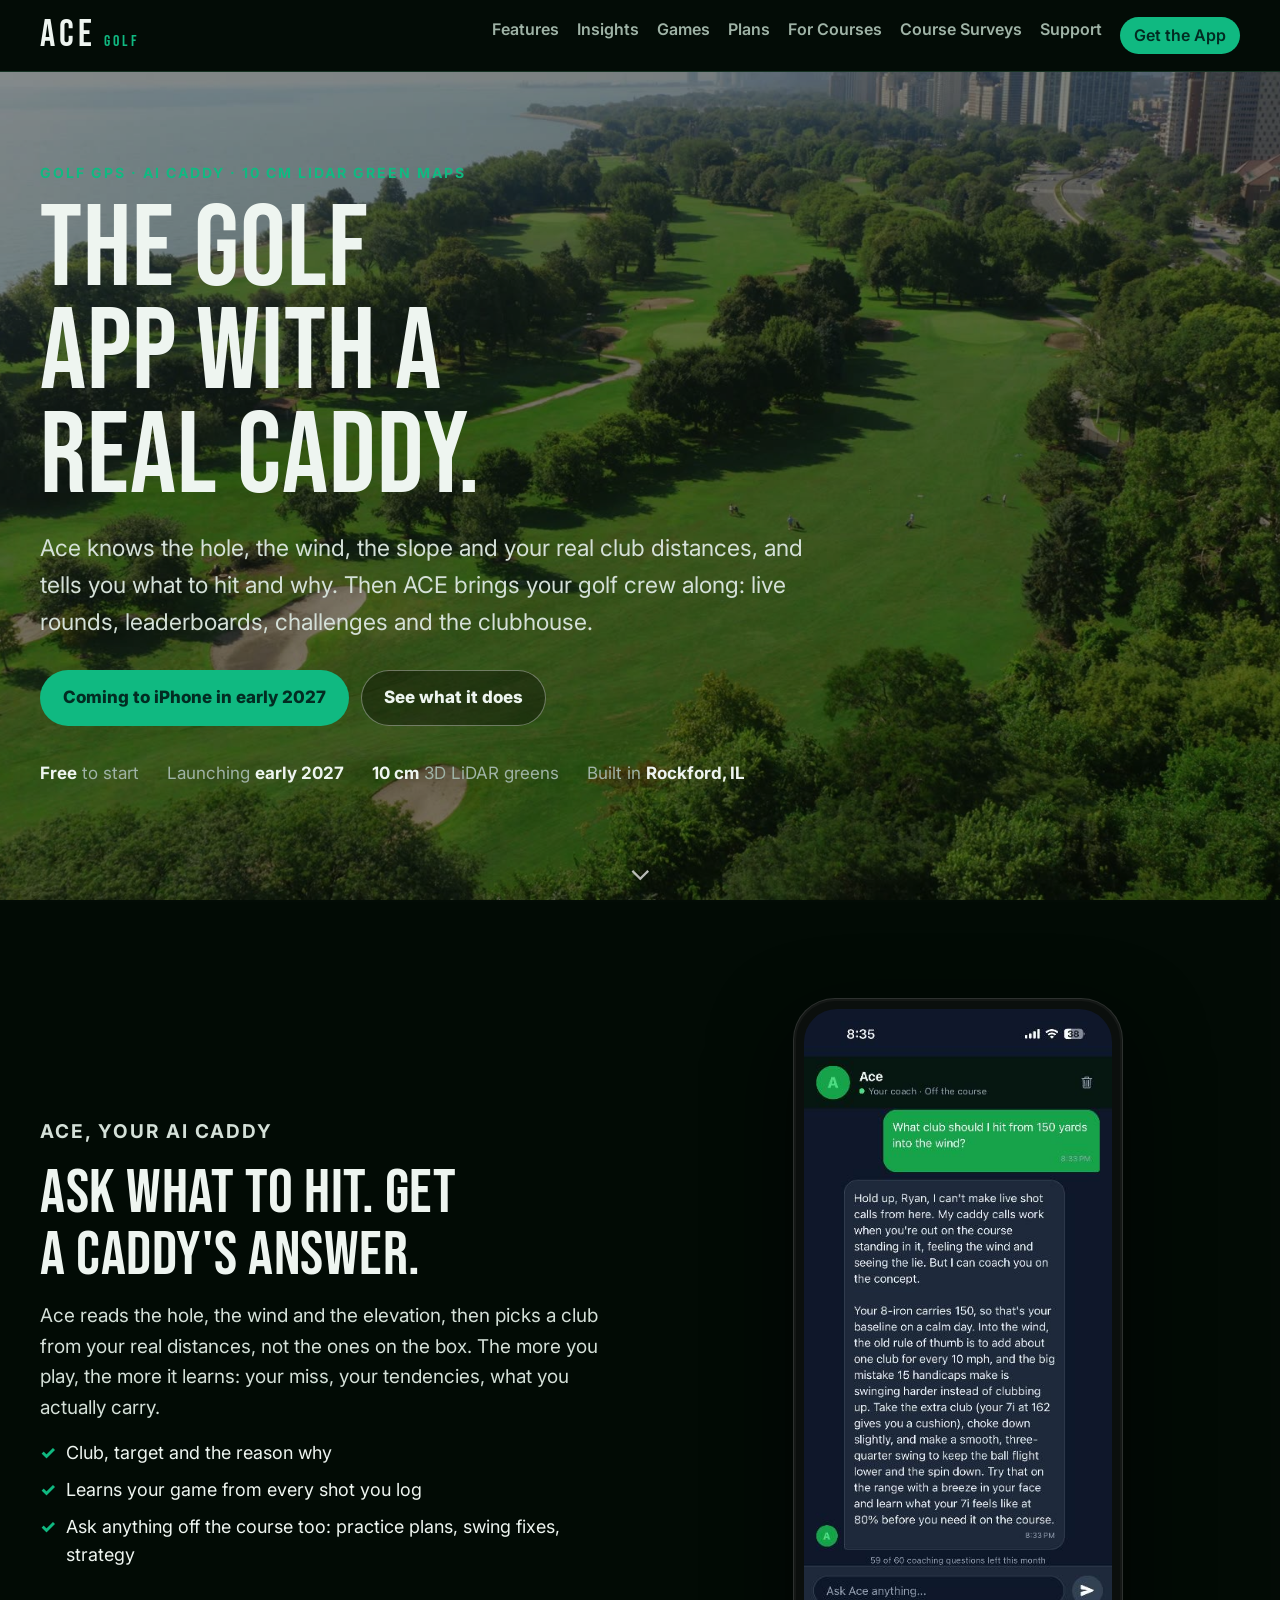
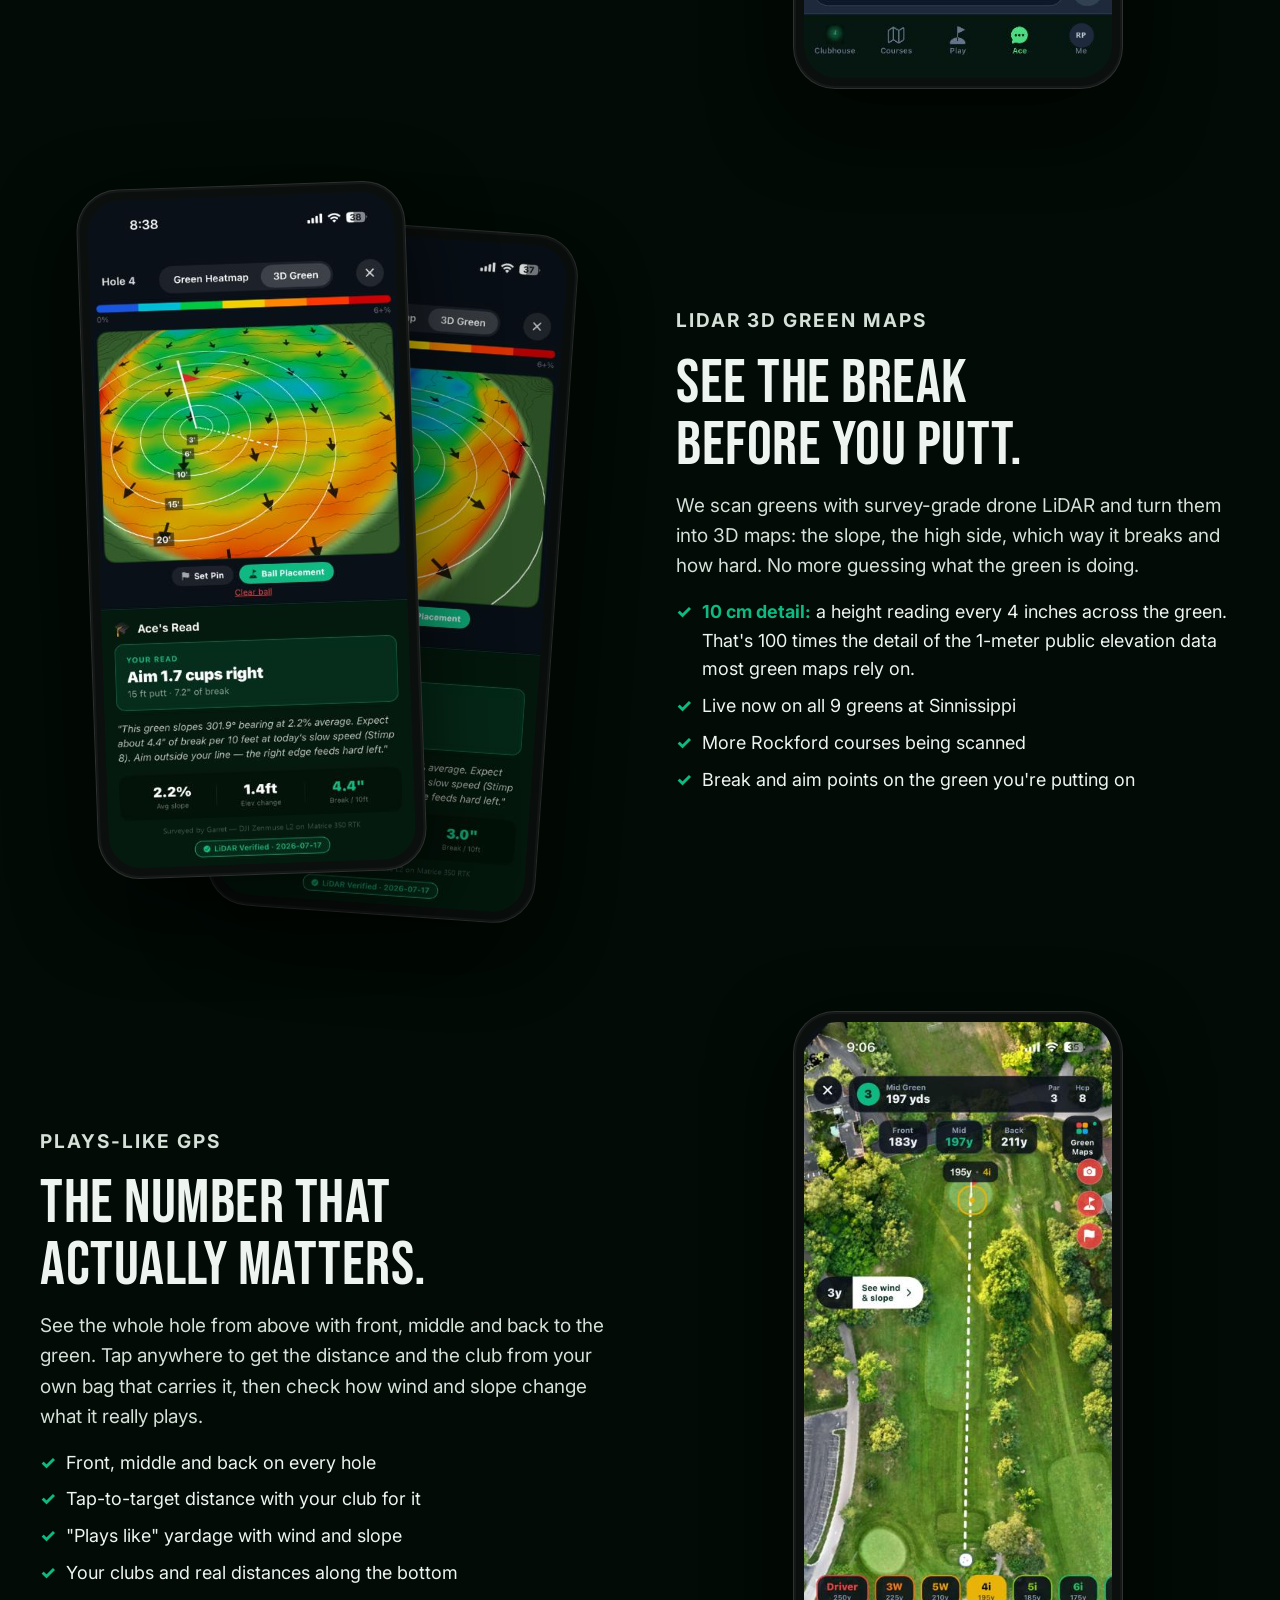
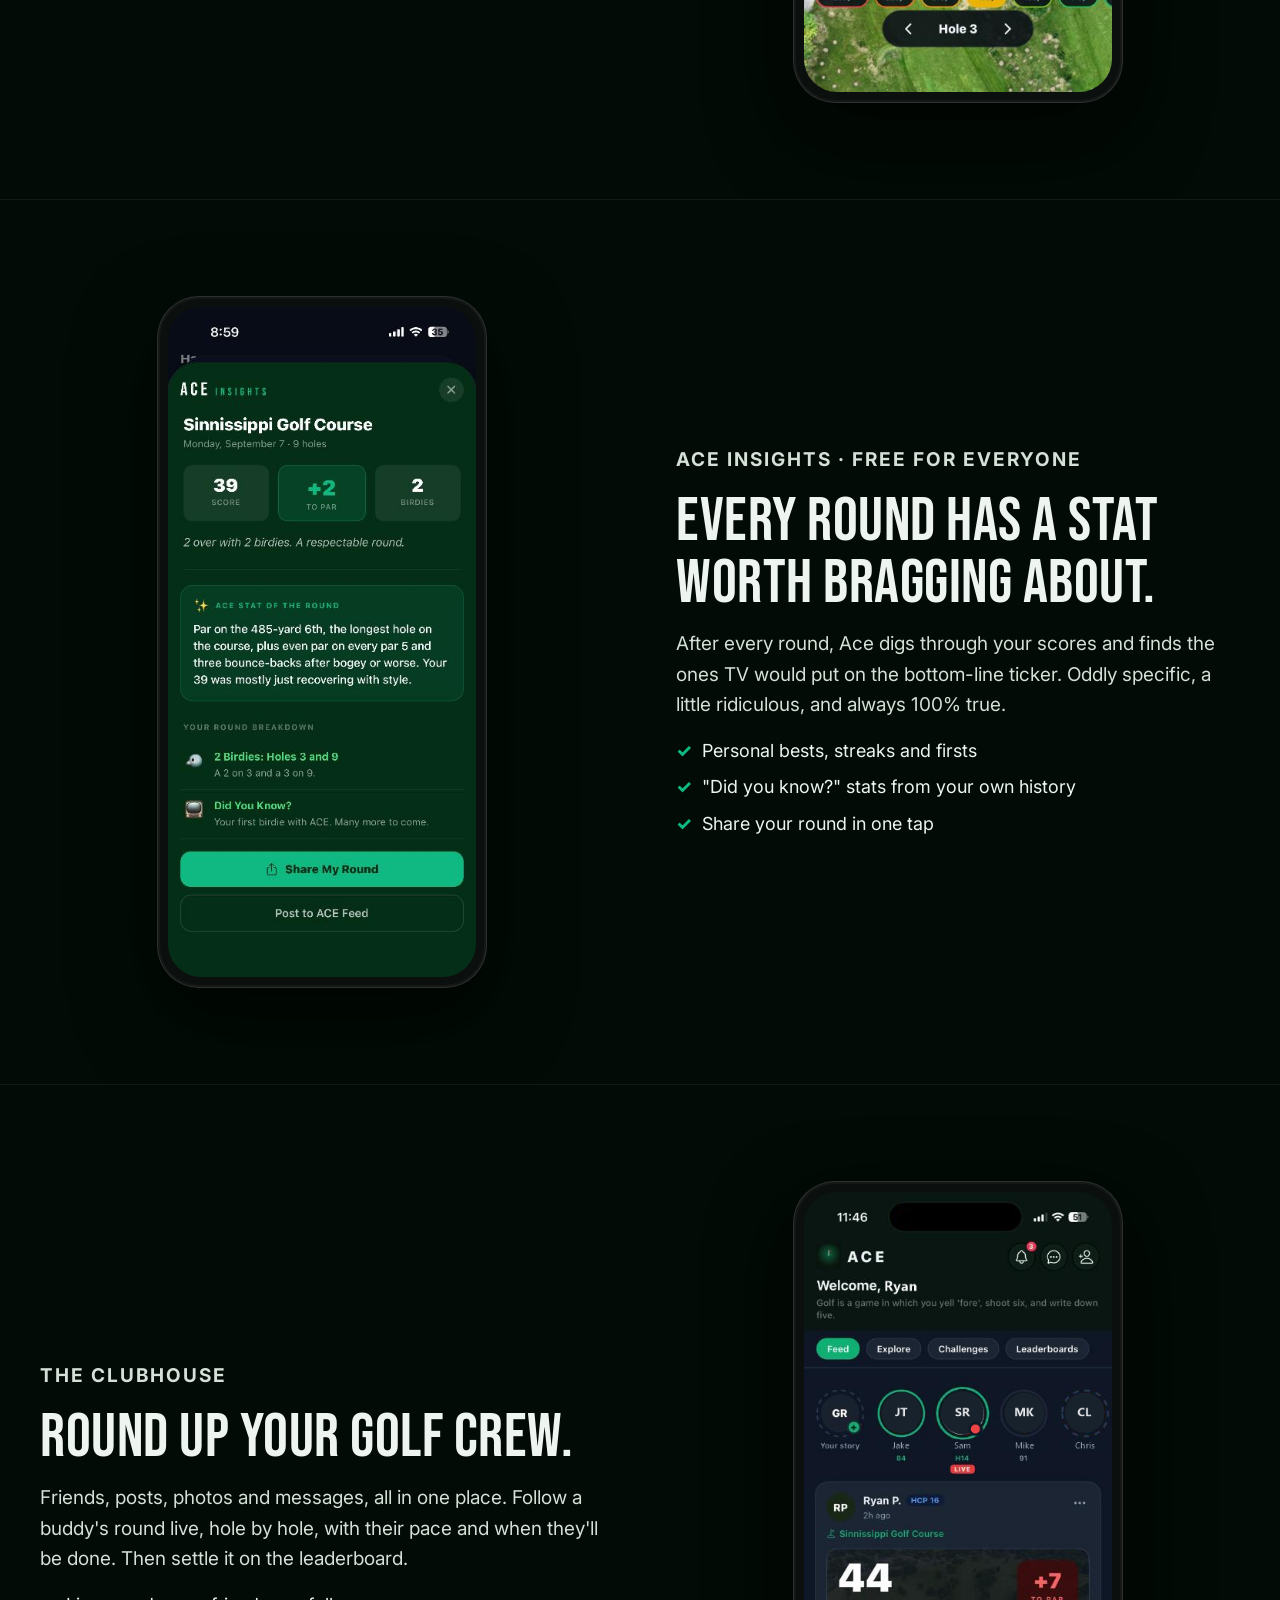
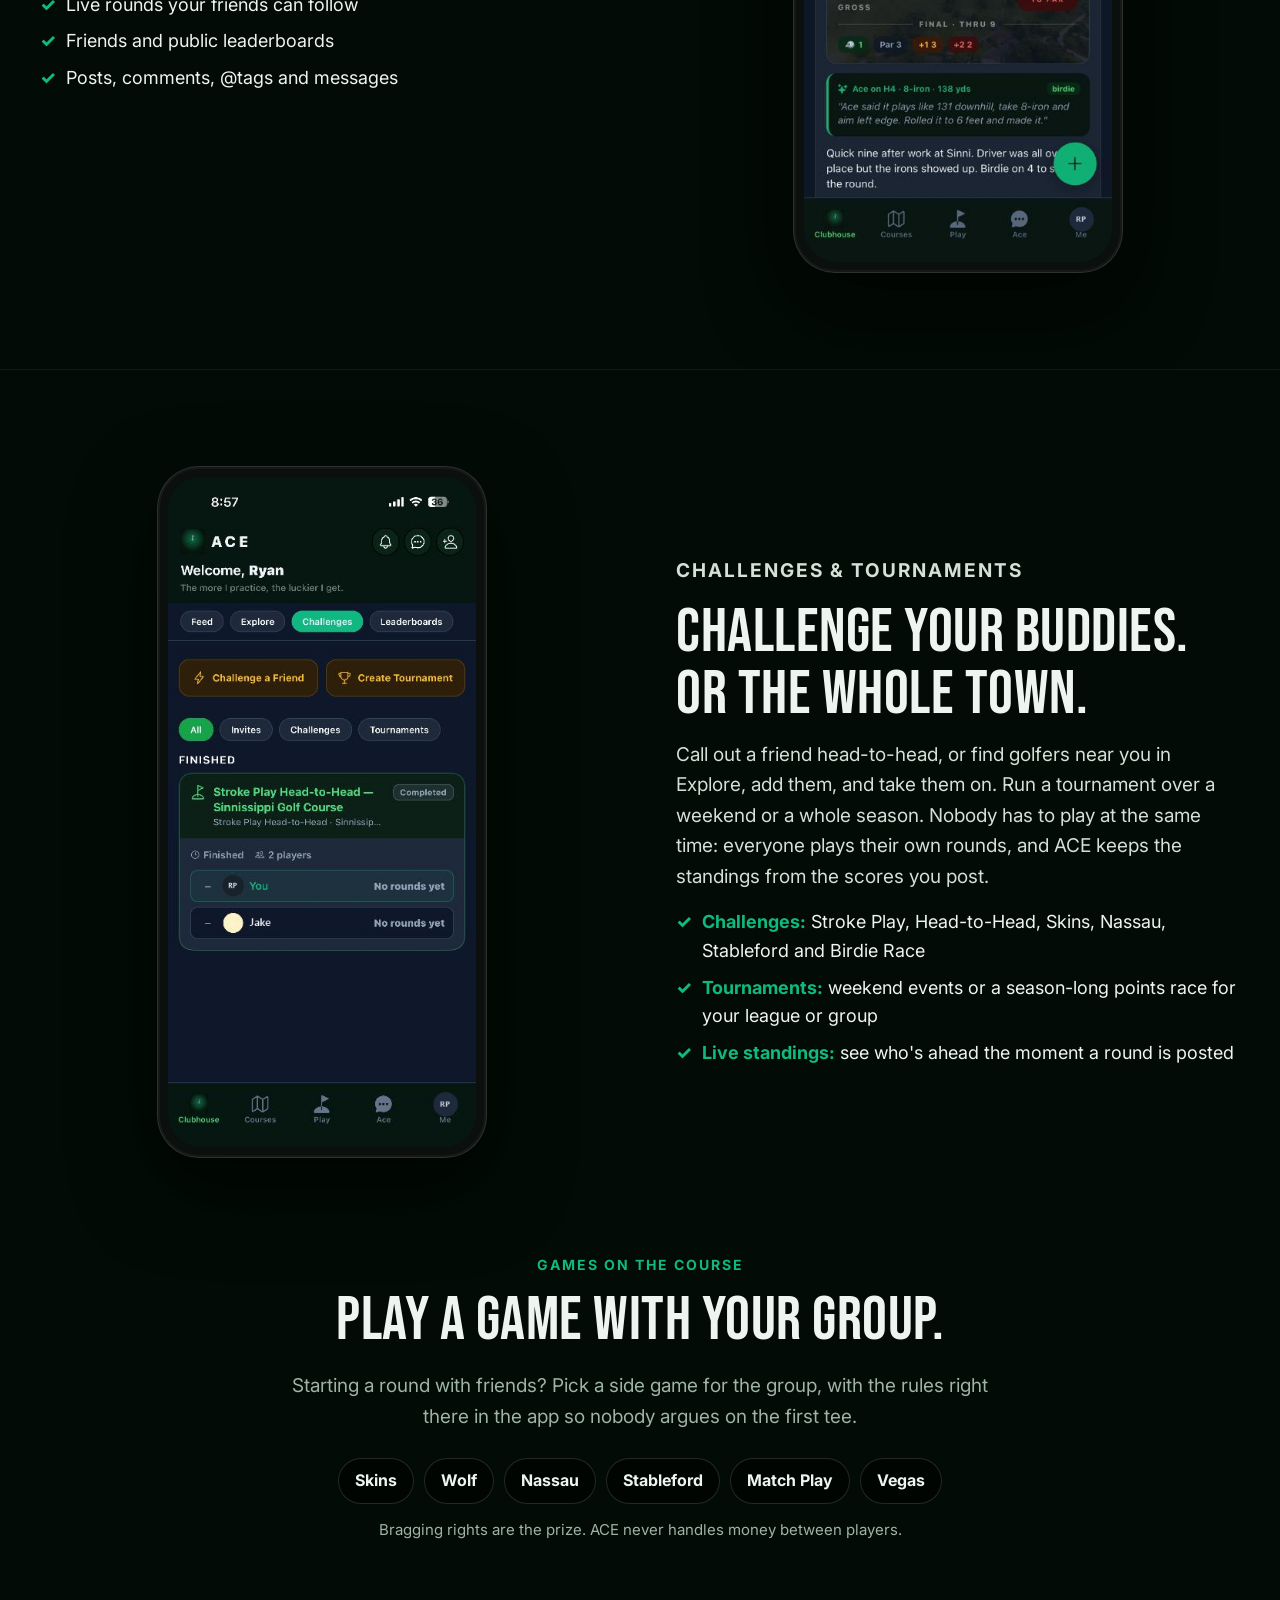
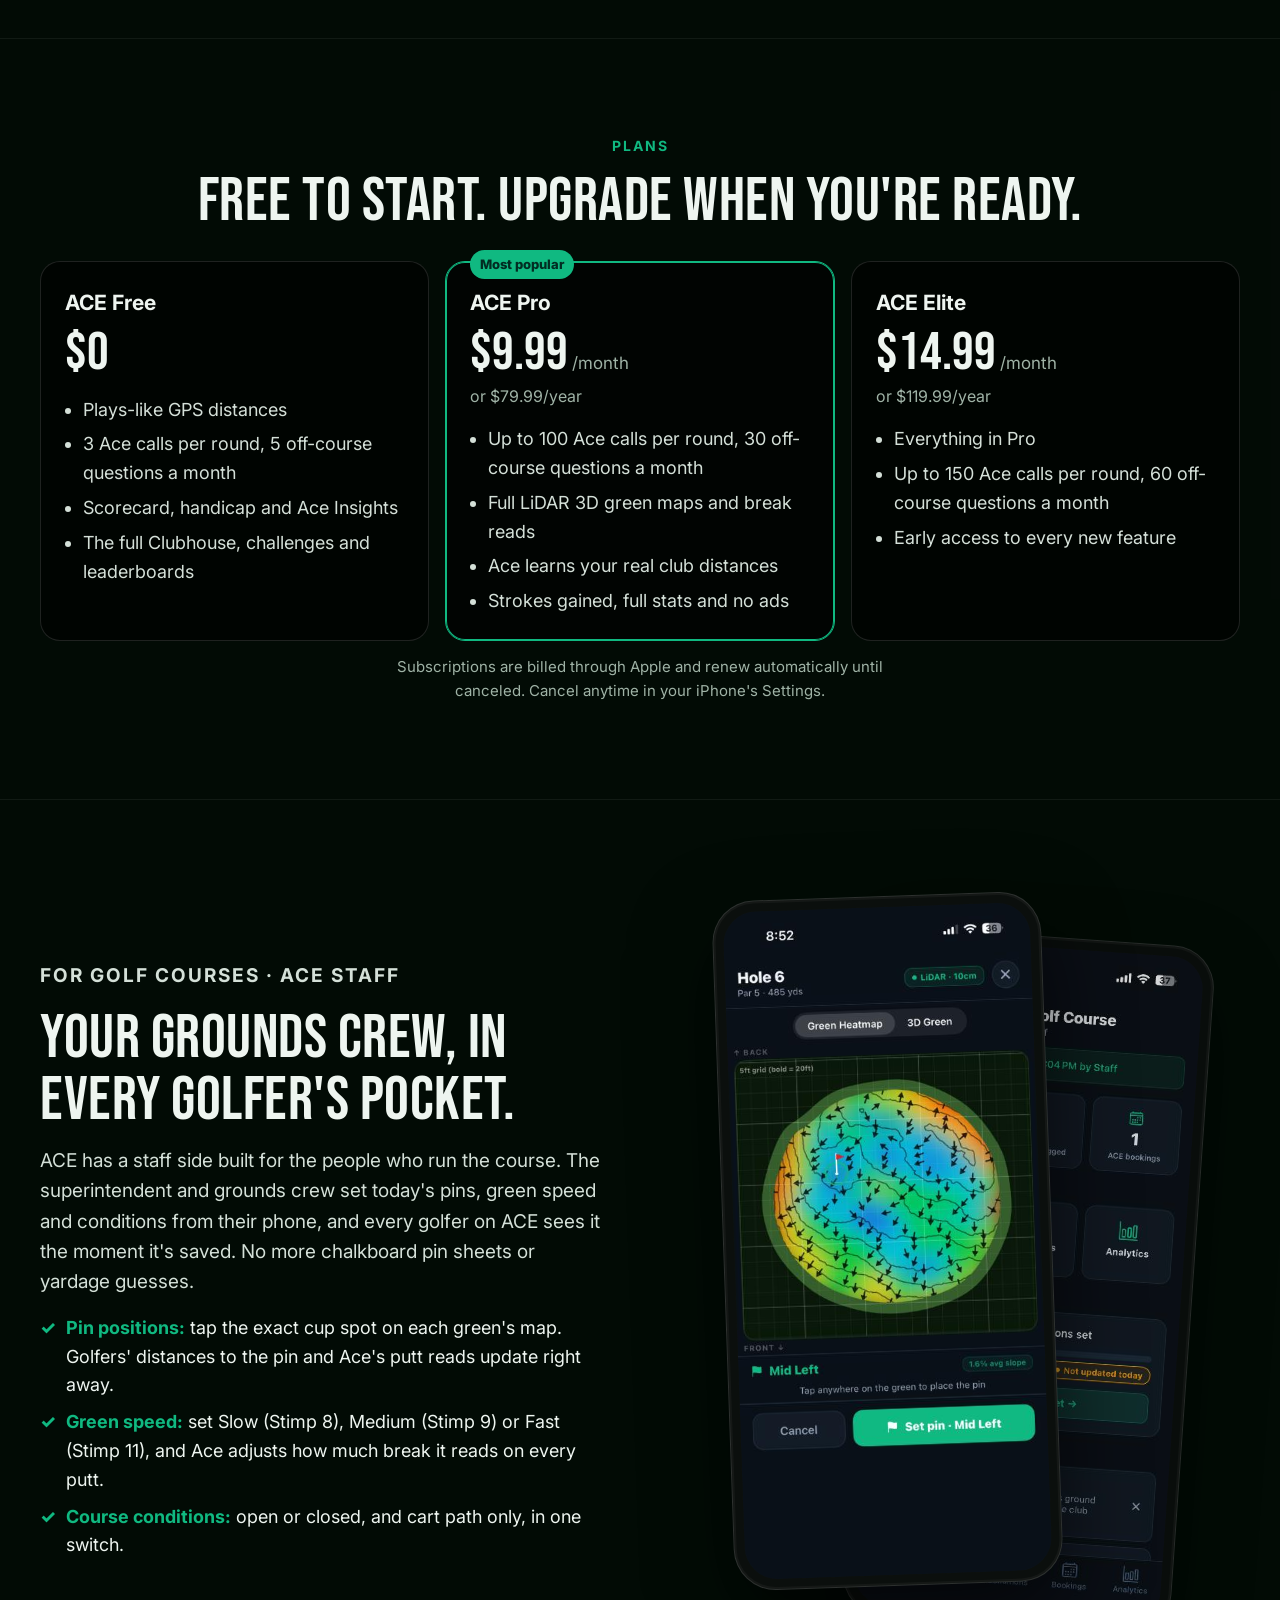
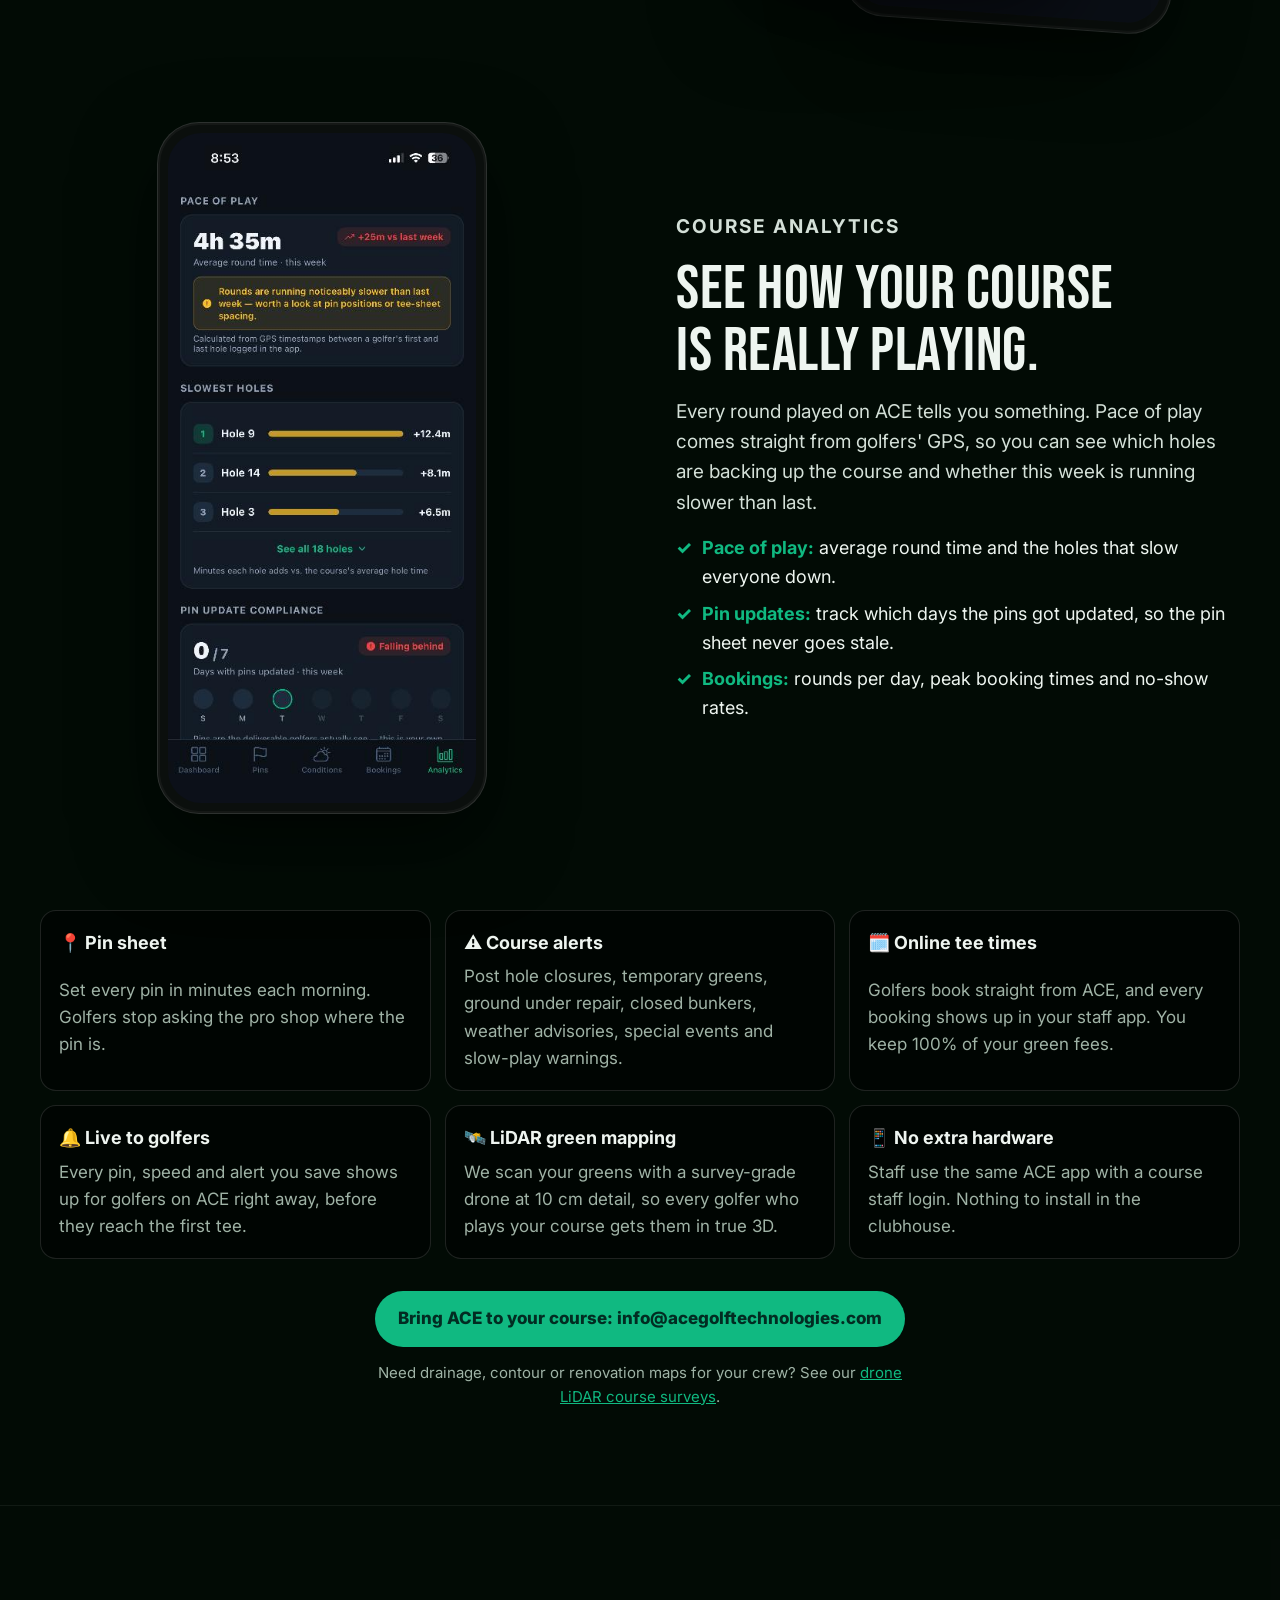
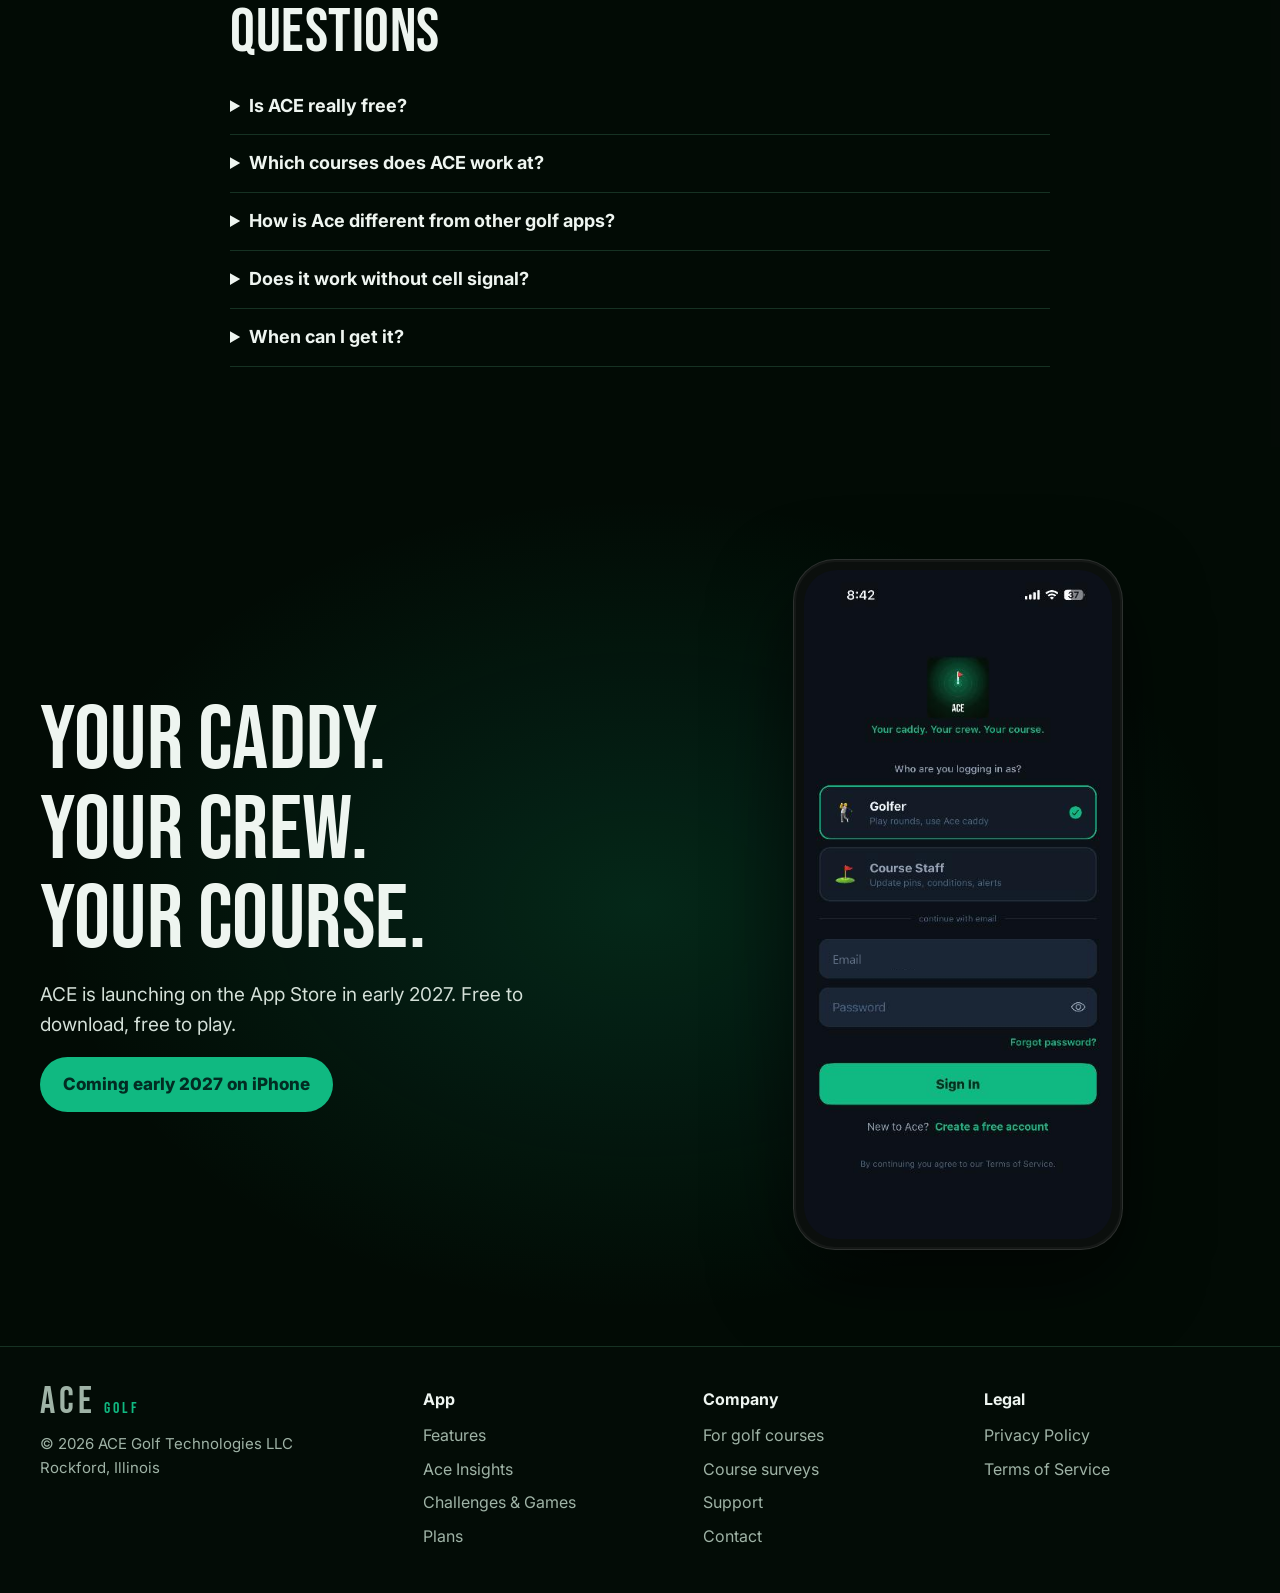
==== commit 6e714430: "Add Course Surveys page for drone LiDAR survey service New surveys.html with uses, deliverables, pri" ====
--- a/index.html
+++ b/index.html
@@ -33,6 +33,7 @@
         <a href="#games">Games</a>
         <a href="#plans">Plans</a>
         <a href="#courses">For Courses</a>
+        <a href="surveys.html">Course Surveys</a>
         <a href="support.html">Support</a>
         <a class="nav-cta" href="#get">Get the App</a>
       </nav>
@@ -267,6 +268,7 @@
       </div>
       <div class="center-cta">
         <a class="btn btn-primary" href="mailto:info@acegolftechnologies.com">Bring ACE to your course: info@acegolftechnologies.com</a>
+        <p class="fine">Need drainage, contour or renovation maps for your crew? See our <a href="surveys.html">drone LiDAR course surveys</a>.</p>
       </div>
       </div>
     </div>
@@ -315,6 +317,7 @@
       <div>
         <h4>Company</h4>
         <a href="#courses">For golf courses</a>
+        <a href="surveys.html">Course surveys</a>
         <a href="support.html">Support</a>
         <a href="mailto:info@acegolftechnologies.com">Contact</a>
       </div>
--- a/styles.css
+++ b/styles.css
@@ -256,7 +256,53 @@
 .footer-cols a:not(.brand):hover { color: var(--ink); }
 .foot-note { margin: 10px 0 0; font-size: 15px; }
 
+/* ── Course surveys page ─────────────────────────────────────────────── */
+.page-hero { min-height: calc(78vh - 70px); min-height: calc(78svh - 70px); }
+.page-hero h1 { max-width: 16ch; }
+.proof-line { color: var(--muted); font-size: 17px; margin: 0; max-width: 60ch; }
+.proof-line strong { color: var(--ink); }
+.survey-uses { margin-bottom: 0; }
+.survey-uses.course-grid { grid-template-columns: repeat(auto-fit, minmax(240px, 1fr)); }
+.survey-panels { display: grid; grid-template-columns: repeat(auto-fit, minmax(300px, 1fr)); gap: 16px; margin-top: 28px; text-align: left; }
+.survey-panels h3 { margin: 0 0 14px; font-size: 21px; }
+.survey-panels .ticks { padding-left: 0; margin: 0; }
+.format-list { list-style: none; padding: 0 !important; margin: 0 !important; display: grid; gap: 12px !important; }
+.format-list li { display: grid; gap: 2px; padding-bottom: 12px; border-bottom: 1px solid rgba(255,255,255,0.08); }
+.format-list li:last-child { border-bottom: 0; padding-bottom: 0; }
+.format-list b { color: var(--green); }
+.format-list span { color: var(--muted); font-size: 16px; }
+.price-from { display: block; margin: 0 0 2px !important; font-size: 15px !important; text-transform: uppercase; letter-spacing: 1.5px; }
+.price-text { font-size: 44px; padding-top: 22px; }
+.table-title { font-family: var(--font-display); font-weight: 400; font-size: 36px; letter-spacing: 0.5px; margin: 56px 0 14px; }
+.table-scroll { overflow-x: auto; border: 1px solid rgba(255,255,255,0.12); border-radius: 16px; background: rgba(0,0,0,0.62); text-align: left; }
+.addons { width: 100%; border-collapse: collapse; font-size: 16px; min-width: 680px; }
+.addons th, .addons td { padding: 13px 16px; border-bottom: 1px solid rgba(255,255,255,0.08); vertical-align: top; }
+.addons thead th { color: var(--muted); font-size: 13px; letter-spacing: 1px; text-transform: uppercase; font-weight: 700; }
+.addons tbody th { color: var(--ink); font-weight: 700; }
+.addons td { color: #d4e0d8; }
+.addons td:nth-child(4), .addons td:nth-child(5), .addons thead th:nth-child(4), .addons thead th:nth-child(5) { white-space: nowrap; text-align: right; font-variant-numeric: tabular-nums; }
+.addons td[colspan] { text-align: right; }
+.addons tbody tr:last-child th, .addons tbody tr:last-child td { border-bottom: 0; }
+.price-notes { display: grid; grid-template-columns: repeat(auto-fit, minmax(240px, 1fr)); gap: 14px; margin-top: 16px; text-align: left; }
+.founding {
+  margin-top: 28px; text-align: left; display: flex; gap: 24px; align-items: center; justify-content: space-between; flex-wrap: wrap;
+  border: 1px solid var(--green); border-radius: 20px; padding: 26px; background: linear-gradient(120deg, rgba(16,185,129,0.16), rgba(0,0,0,0.62) 70%);
+}
+.founding > div { flex: 1 1 380px; min-width: 0; }
+.founding .eyebrow { margin-bottom: 6px; }
+.founding h3 { font-family: var(--font-display); font-weight: 400; font-size: 36px; letter-spacing: 0.5px; line-height: 1; margin: 0 0 10px; }
+.founding p:not(.eyebrow) { margin: 0; color: #d4e0d8; max-width: 62ch; }
+.steps { list-style: none; padding: 0; margin: 28px 0 0; display: grid; grid-template-columns: repeat(auto-fit, minmax(220px, 1fr)); gap: 14px; text-align: left; counter-reset: step; }
+.steps li { counter-increment: step; background: rgba(0,0,0,0.55); border: 1px solid rgba(255,255,255,0.12); border-radius: 16px; padding: 20px 18px 18px; display: grid; gap: 6px; align-content: start; }
+.steps li::before { content: "0" counter(step); font-family: var(--font-display); font-size: 40px; line-height: 1; color: var(--green); }
+.steps b { font-size: 20px; }
+.steps span { color: var(--muted); font-size: 17px; }
+.why-cards { display: grid; gap: 12px; margin-top: 8px; }
+.contact-title { font-size: clamp(48px, 7vw, 92px) !important; }
+.center-row { justify-content: center; margin: 26px 0 0; }
+
 @media (max-width: 860px) {
+  .page-hero { min-height: auto; }
   .row { grid-template-columns: 1fr; gap: 36px; }
   .row.flip .row-text { order: 0; }
   .final-cta { text-align: center; }
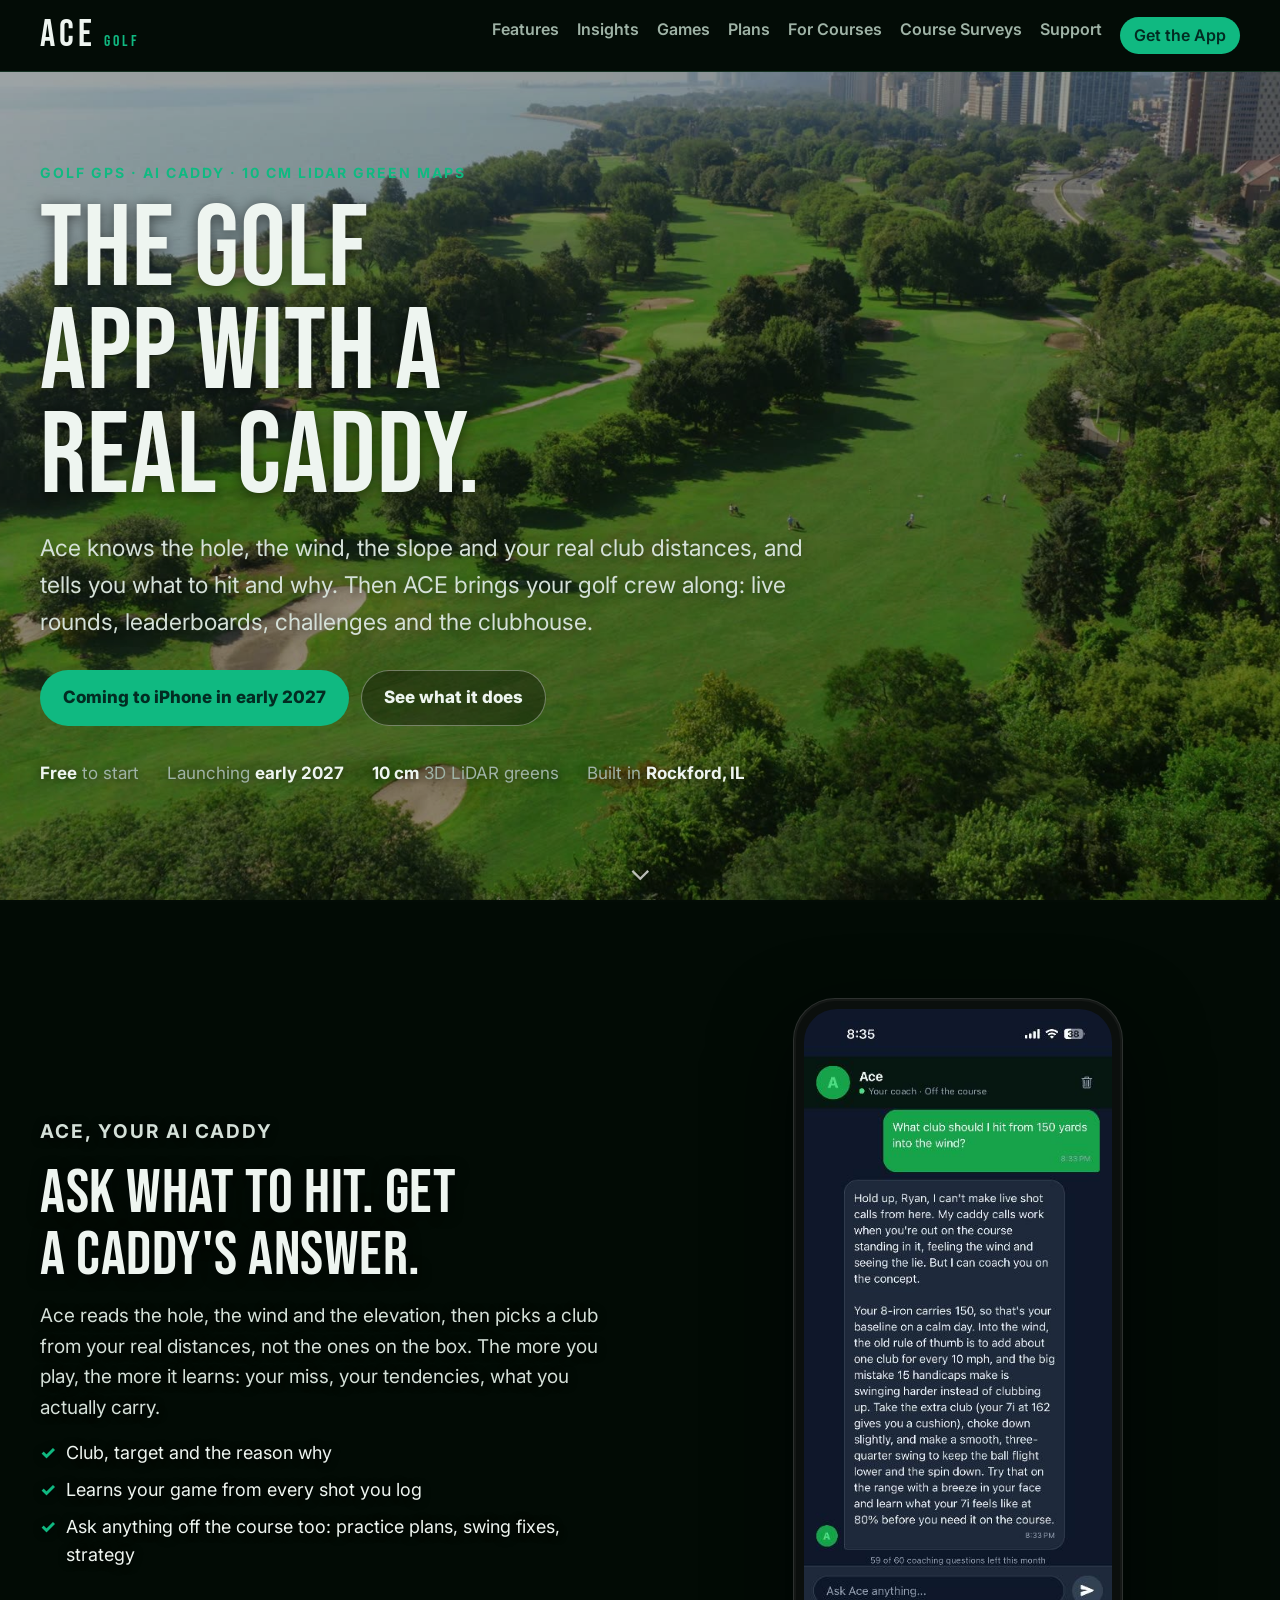
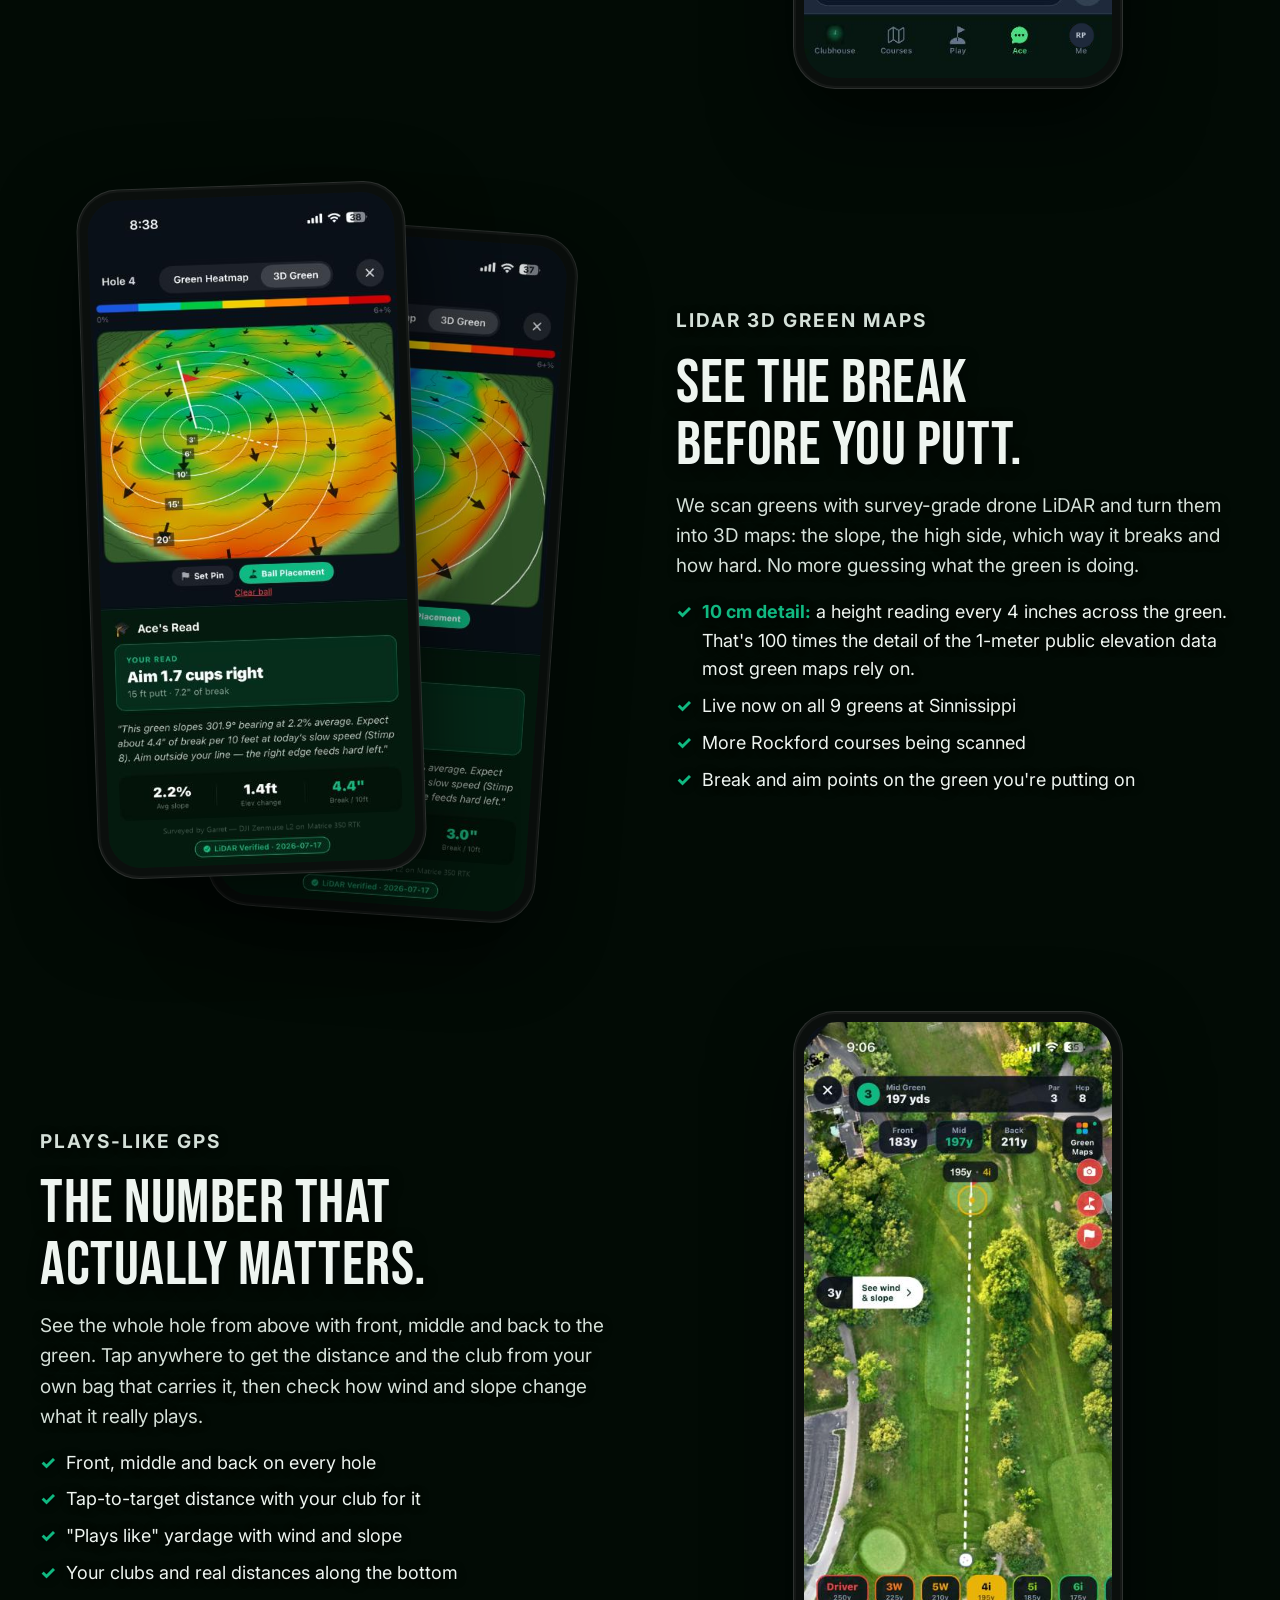
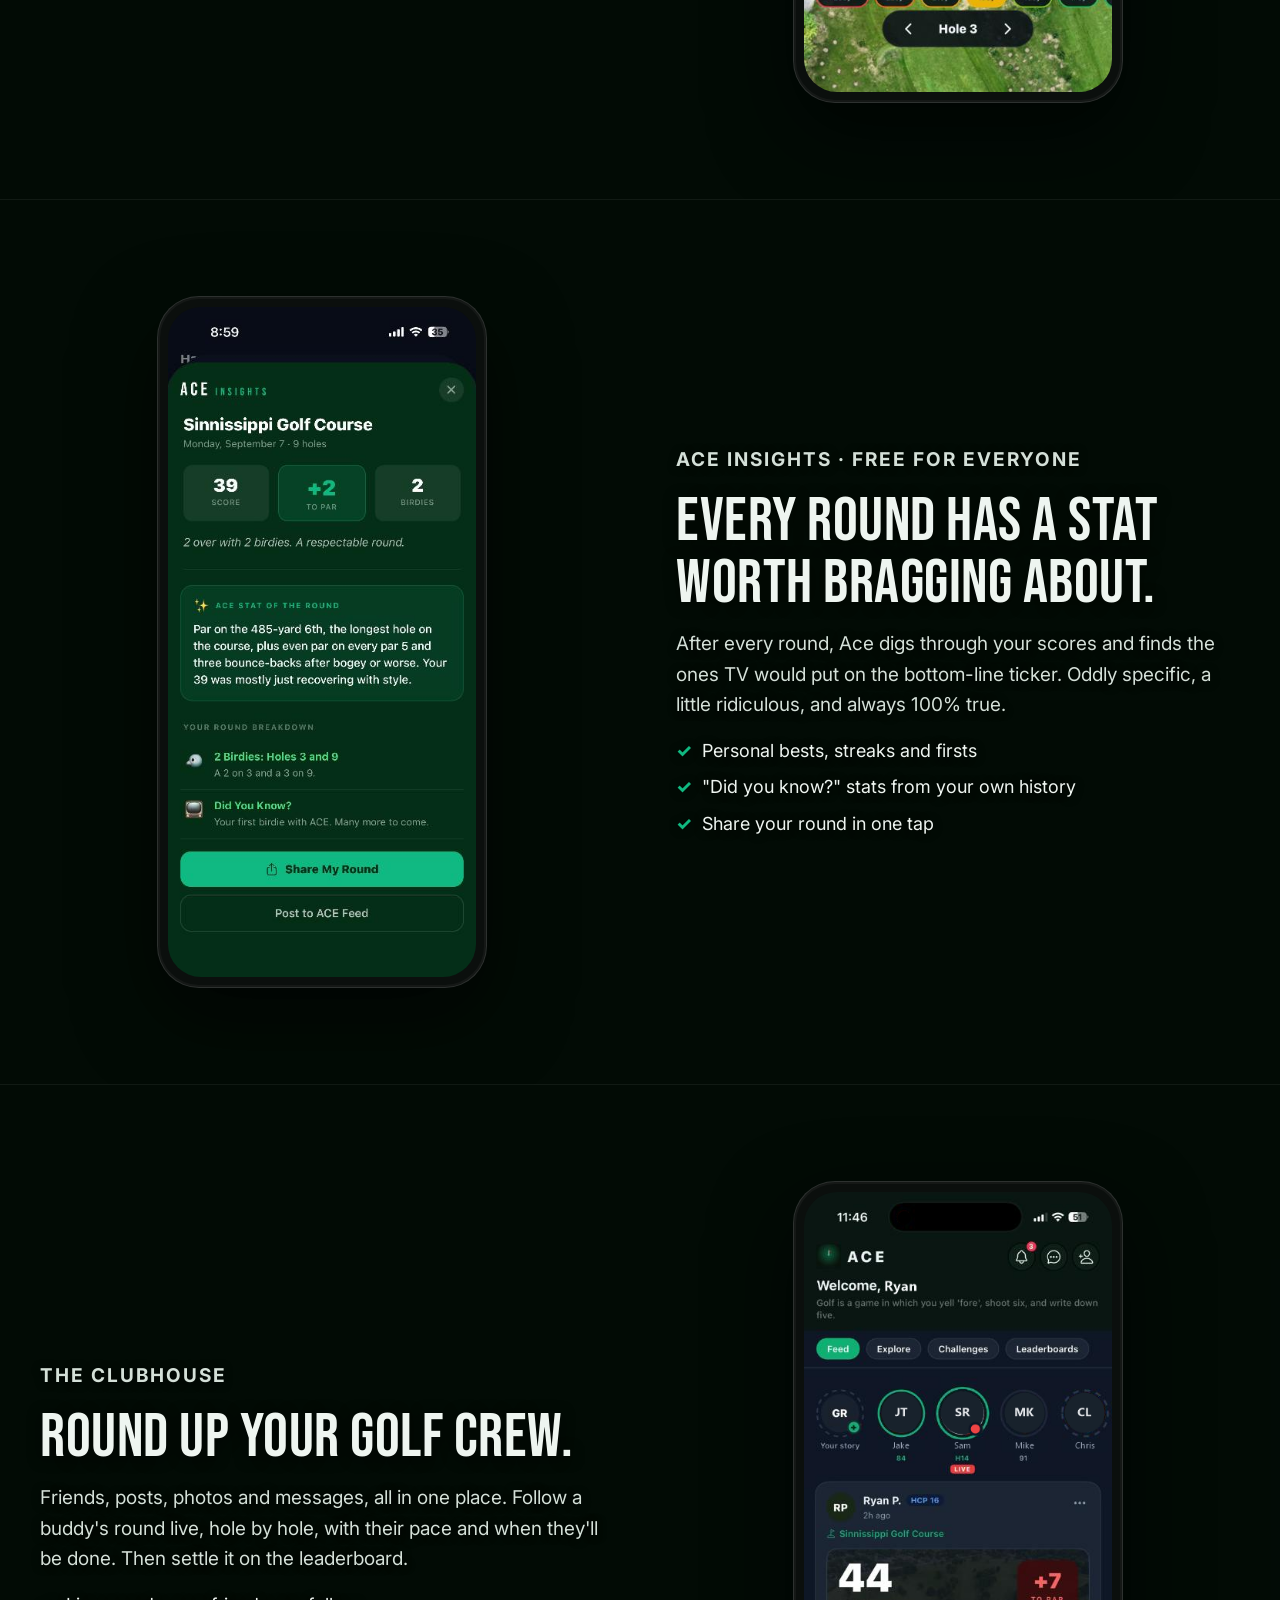
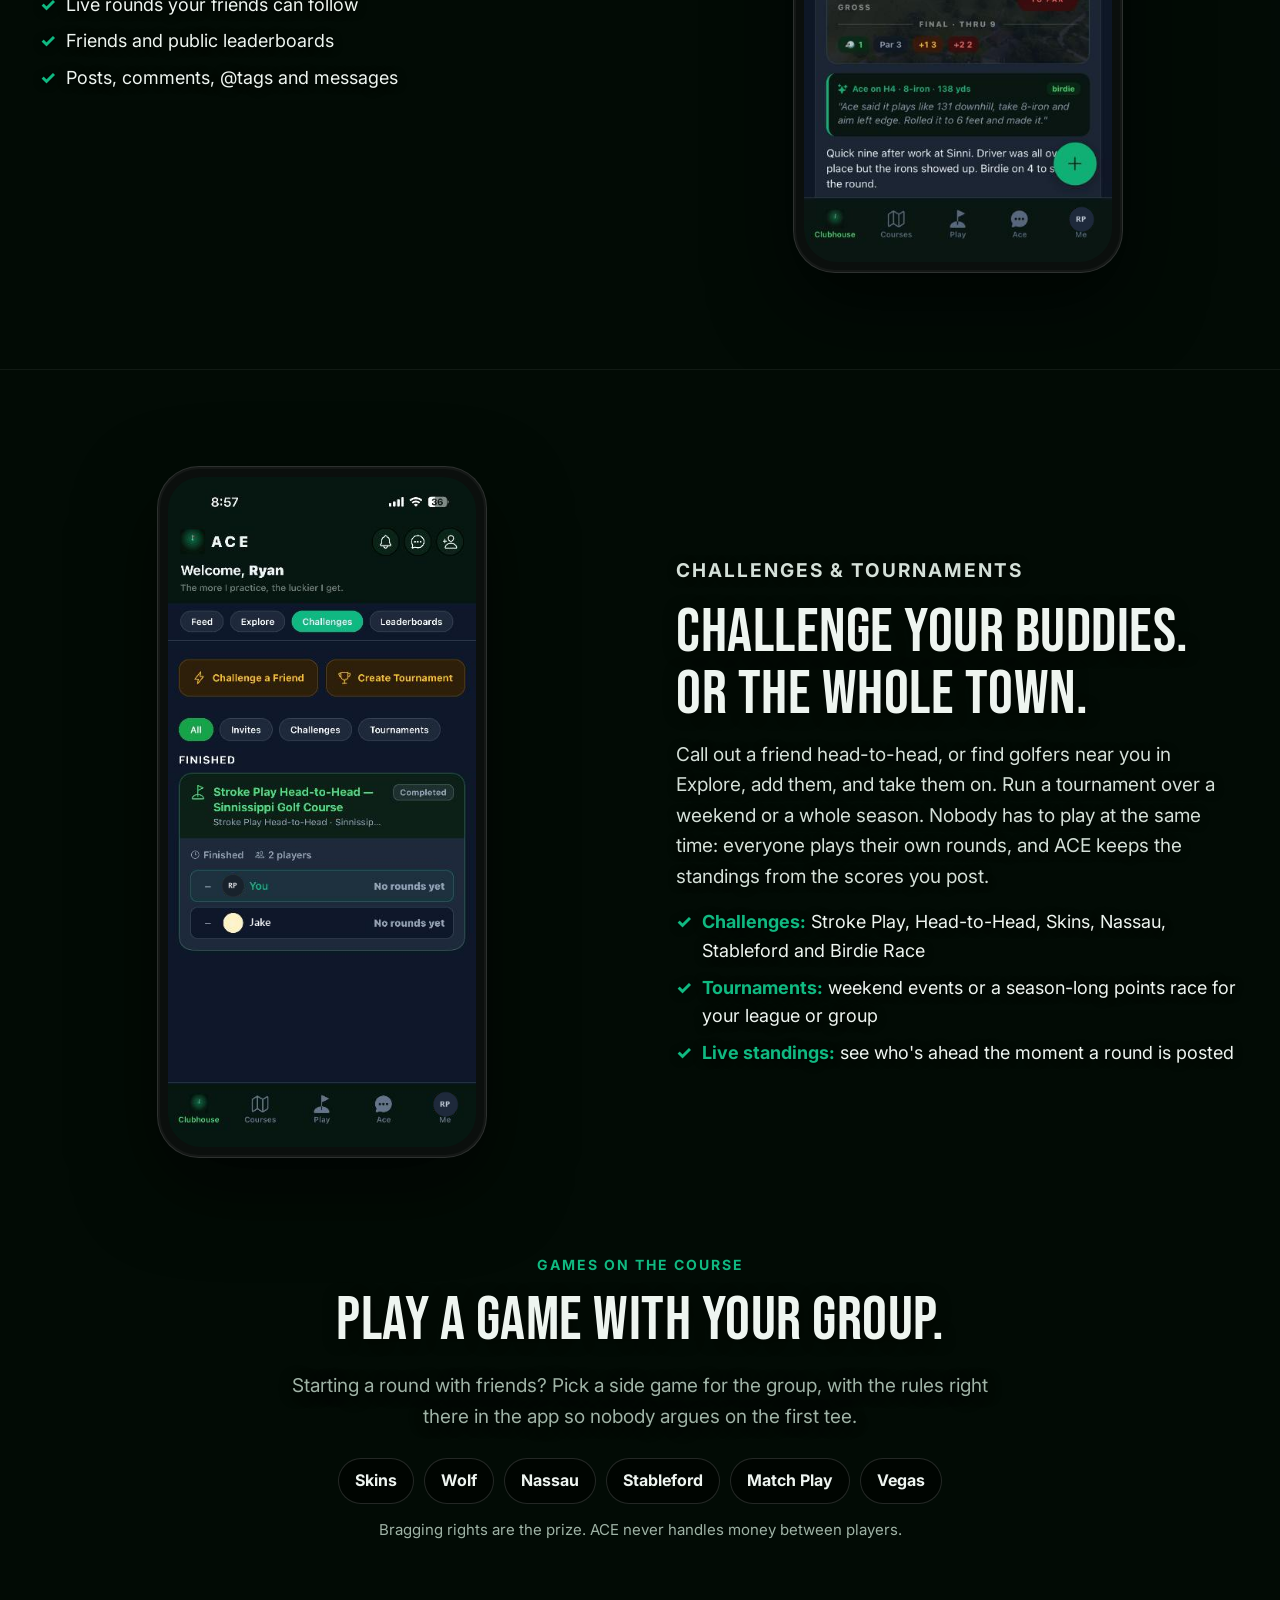
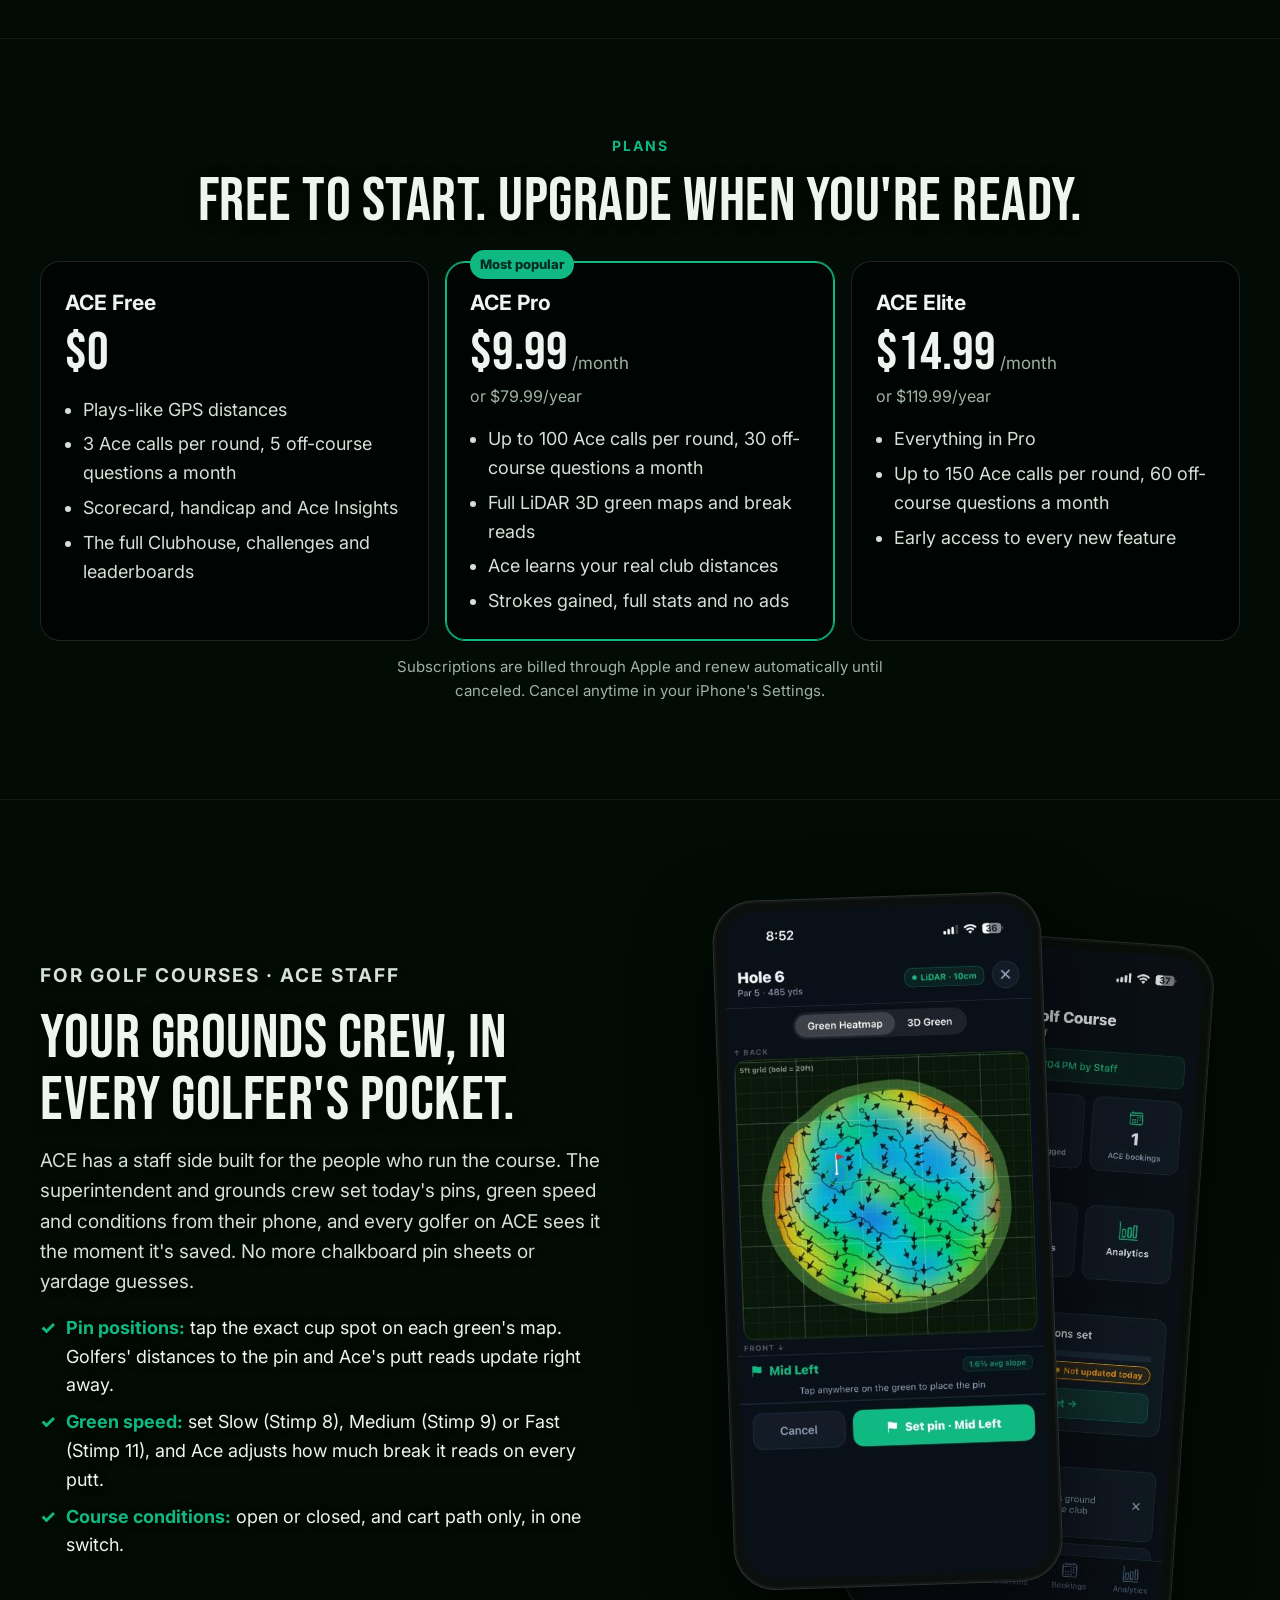
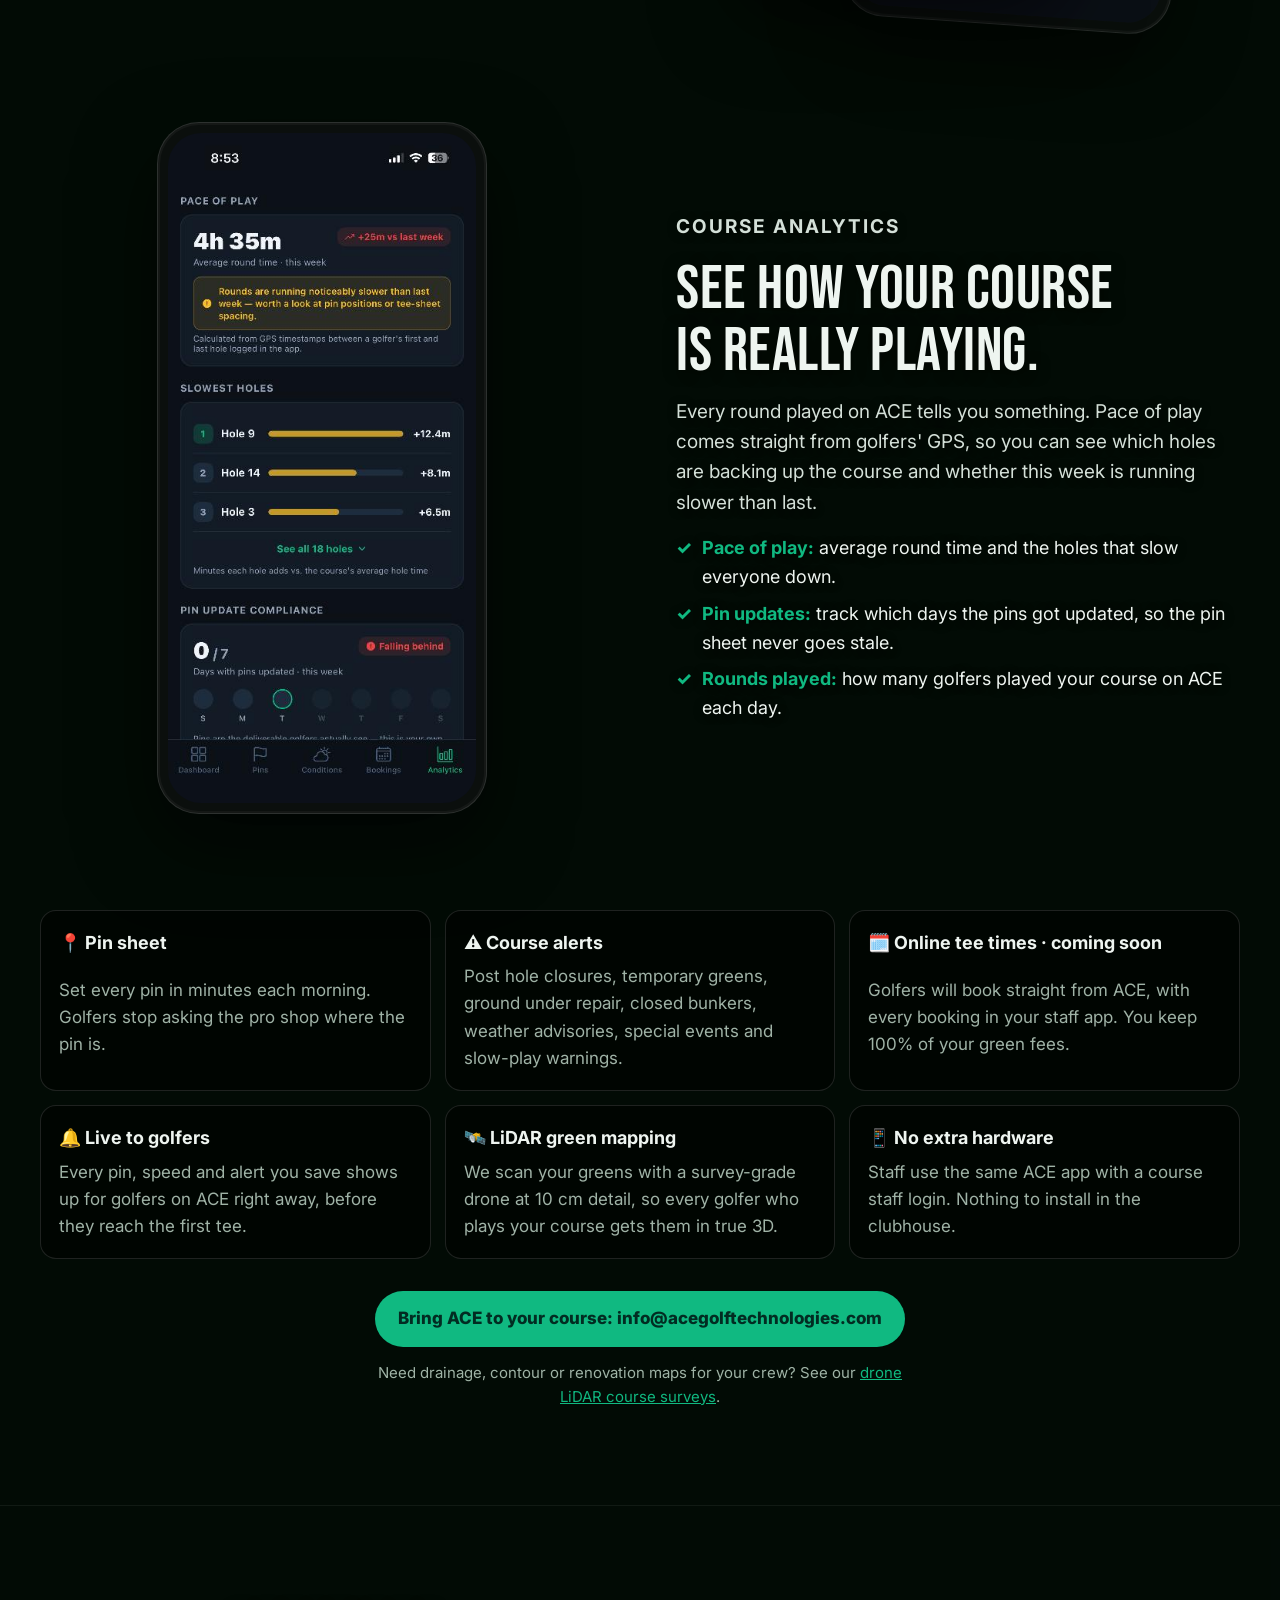
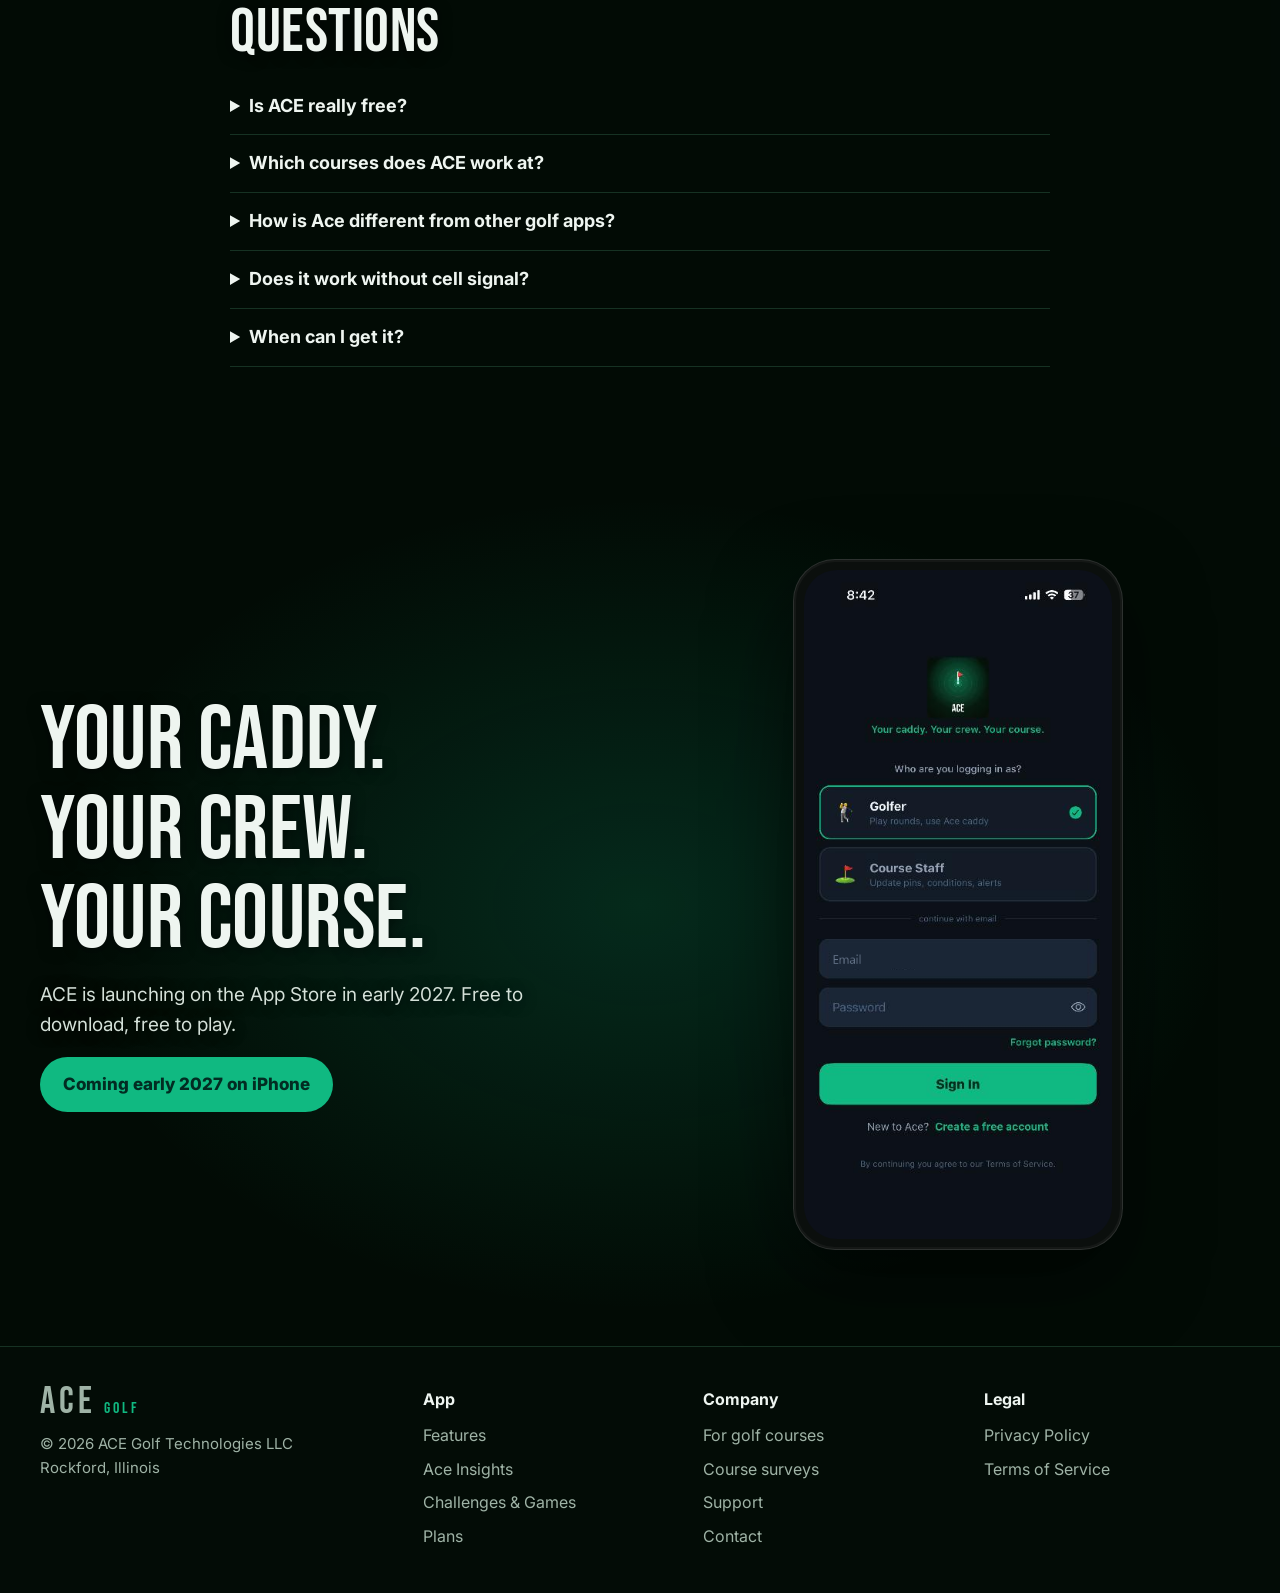
==== commit 0e6ed816: "Booking comes after launch: site copy to match Online tee times marked coming soon, analytics bookin" ====
--- a/index.html
+++ b/index.html
@@ -249,7 +249,7 @@
           <ul class="ticks">
             <li><b>Pace of play:</b> average round time and the holes that slow everyone down.</li>
             <li><b>Pin updates:</b> track which days the pins got updated, so the pin sheet never goes stale.</li>
-            <li><b>Bookings:</b> rounds per day, peak booking times and no-show rates.</li>
+            <li><b>Rounds played:</b> how many golfers played your course on ACE each day.</li>
           </ul>
         </div>
         <div class="phone shot">
@@ -261,7 +261,7 @@
       <div class="course-grid">
         <div class="mini-card"><b>📍 Pin sheet</b><span>Set every pin in minutes each morning. Golfers stop asking the pro shop where the pin is.</span></div>
         <div class="mini-card"><b>⚠️ Course alerts</b><span>Post hole closures, temporary greens, ground under repair, closed bunkers, weather advisories, special events and slow-play warnings.</span></div>
-        <div class="mini-card"><b>🗓️ Online tee times</b><span>Golfers book straight from ACE, and every booking shows up in your staff app. You keep 100% of your green fees.</span></div>
+        <div class="mini-card"><b>🗓️ Online tee times · coming soon</b><span>Golfers will book straight from ACE, with every booking in your staff app. You keep 100% of your green fees.</span></div>
         <div class="mini-card"><b>🔔 Live to golfers</b><span>Every pin, speed and alert you save shows up for golfers on ACE right away, before they reach the first tee.</span></div>
         <div class="mini-card"><b>🛰️ LiDAR green mapping</b><span>We scan your greens with a survey-grade drone at 10 cm detail, so every golfer who plays your course gets them in true 3D.</span></div>
         <div class="mini-card"><b>📱 No extra hardware</b><span>Staff use the same ACE app with a course staff login. Nothing to install in the clubhouse.</span></div>
--- a/styles.css
+++ b/styles.css
@@ -38,9 +38,12 @@
 .site-header, .site-footer { position: relative; z-index: 2; background: var(--bg); }
 
 /* Full-width section bands, tinted glass over the moving course, alternating tones edge to edge. */
-.section { position: relative; z-index: 1; width: 100%; background: rgba(3,12,6,0.74); }
-.section.alt { background: rgba(3,12,6,0.6); border-top: 1px solid rgba(255,255,255,0.06); border-bottom: 1px solid rgba(255,255,255,0.06); }
-.section.final { background: radial-gradient(ellipse at center, rgba(16,185,129,0.16), transparent 65%), rgba(3,12,6,0.7); }
+.section { position: relative; z-index: 1; width: 100%; background: rgba(3,12,6,0.56); }
+.section.alt { background: rgba(3,12,6,0.44); border-top: 1px solid rgba(255,255,255,0.06); border-bottom: 1px solid rgba(255,255,255,0.06); }
+.section.final { background: radial-gradient(ellipse at center, rgba(16,185,129,0.18), transparent 65%), rgba(3,12,6,0.52); }
+/* The tint is light enough to see the course, so big text gets a soft shadow to stay crisp. */
+.section h2, .section .lede, .hero h1, .hero .lede { text-shadow: 0 2px 14px rgba(0,0,0,0.55); }
+.row-text > p, .row-text > .ticks li, .hero .proof, .proof-line { text-shadow: 0 1px 8px rgba(0,0,0,0.6); }
 
 /* The course flyover stays fixed behind the whole page; the hero shows it clearest. */
 .hero {
@@ -52,7 +55,7 @@
 }
 .hero-video { position: fixed; inset: 0; z-index: 0; background: var(--bg); }
 .hero-video video { width: 100%; height: 100%; object-fit: cover; display: block; }
-.hero-video::after { content: ""; position: absolute; inset: 0; background: rgba(3,12,6,0.4); }
+.hero-video::after { content: ""; position: absolute; inset: 0; background: rgba(3,12,6,0.28); }
 .hero-inner { position: relative; z-index: 1; width: 100%; }
 .scroll-hint {
   position: absolute; z-index: 1; left: 50%; bottom: 18px; transform: translateX(-50%);
@@ -273,15 +276,14 @@
 .format-list span { color: var(--muted); font-size: 16px; }
 .price-from { display: block; margin: 0 0 2px !important; font-size: 15px !important; text-transform: uppercase; letter-spacing: 1.5px; }
 .price-text { font-size: 44px; padding-top: 22px; }
-.table-title { font-family: var(--font-display); font-weight: 400; font-size: 36px; letter-spacing: 0.5px; margin: 56px 0 14px; }
+.table-title { font-family: var(--font-display); font-weight: 400; font-size: 36px; letter-spacing: 0.5px; line-height: 1; margin: 56px 0 10px; }
+.table-title + .lede.narrow { margin: 0 auto 18px; font-size: 17px; }
 .table-scroll { overflow-x: auto; border: 1px solid rgba(255,255,255,0.12); border-radius: 16px; background: rgba(0,0,0,0.62); text-align: left; }
-.addons { width: 100%; border-collapse: collapse; font-size: 16px; min-width: 680px; }
+.addons { width: 100%; border-collapse: collapse; font-size: 16px; min-width: 560px; }
 .addons th, .addons td { padding: 13px 16px; border-bottom: 1px solid rgba(255,255,255,0.08); vertical-align: top; }
 .addons thead th { color: var(--muted); font-size: 13px; letter-spacing: 1px; text-transform: uppercase; font-weight: 700; }
 .addons tbody th { color: var(--ink); font-weight: 700; }
 .addons td { color: #d4e0d8; }
-.addons td:nth-child(4), .addons td:nth-child(5), .addons thead th:nth-child(4), .addons thead th:nth-child(5) { white-space: nowrap; text-align: right; font-variant-numeric: tabular-nums; }
-.addons td[colspan] { text-align: right; }
 .addons tbody tr:last-child th, .addons tbody tr:last-child td { border-bottom: 0; }
 .price-notes { display: grid; grid-template-columns: repeat(auto-fit, minmax(240px, 1fr)); gap: 14px; margin-top: 16px; text-align: left; }
 .founding {
